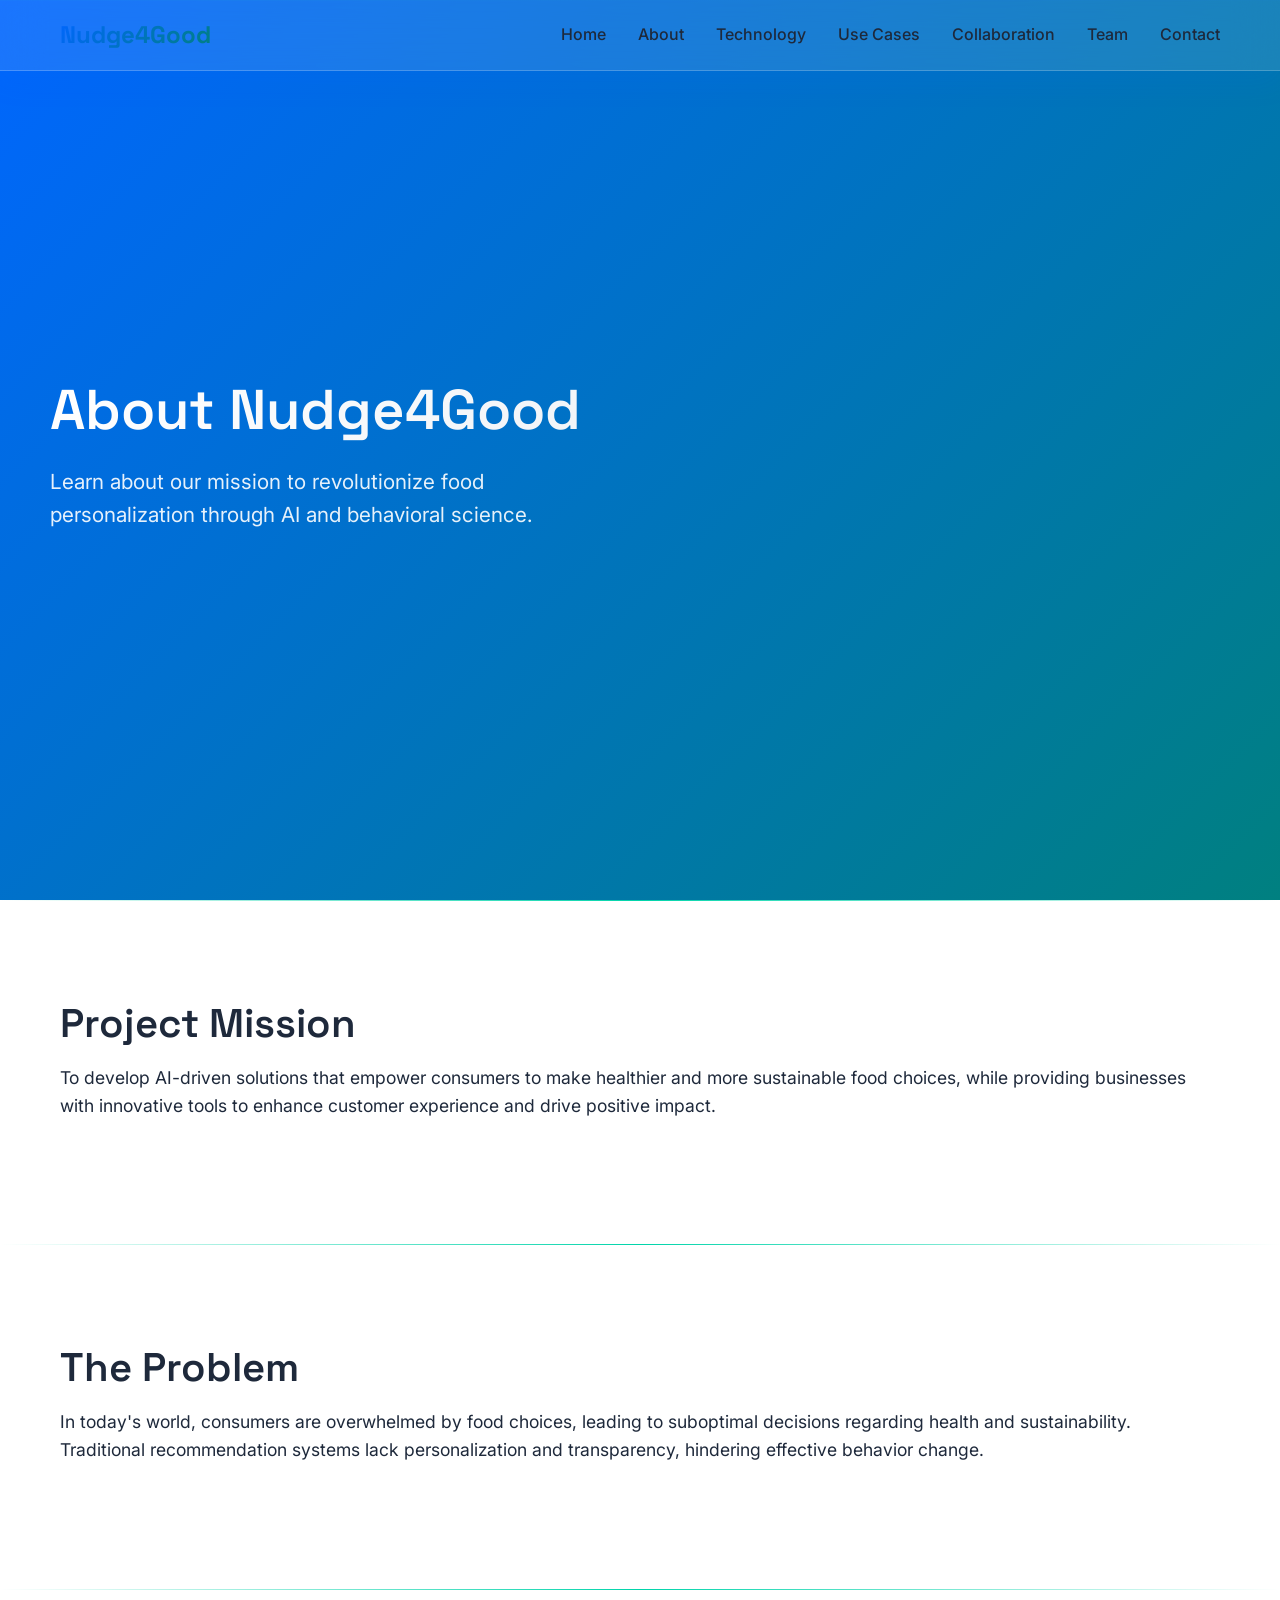
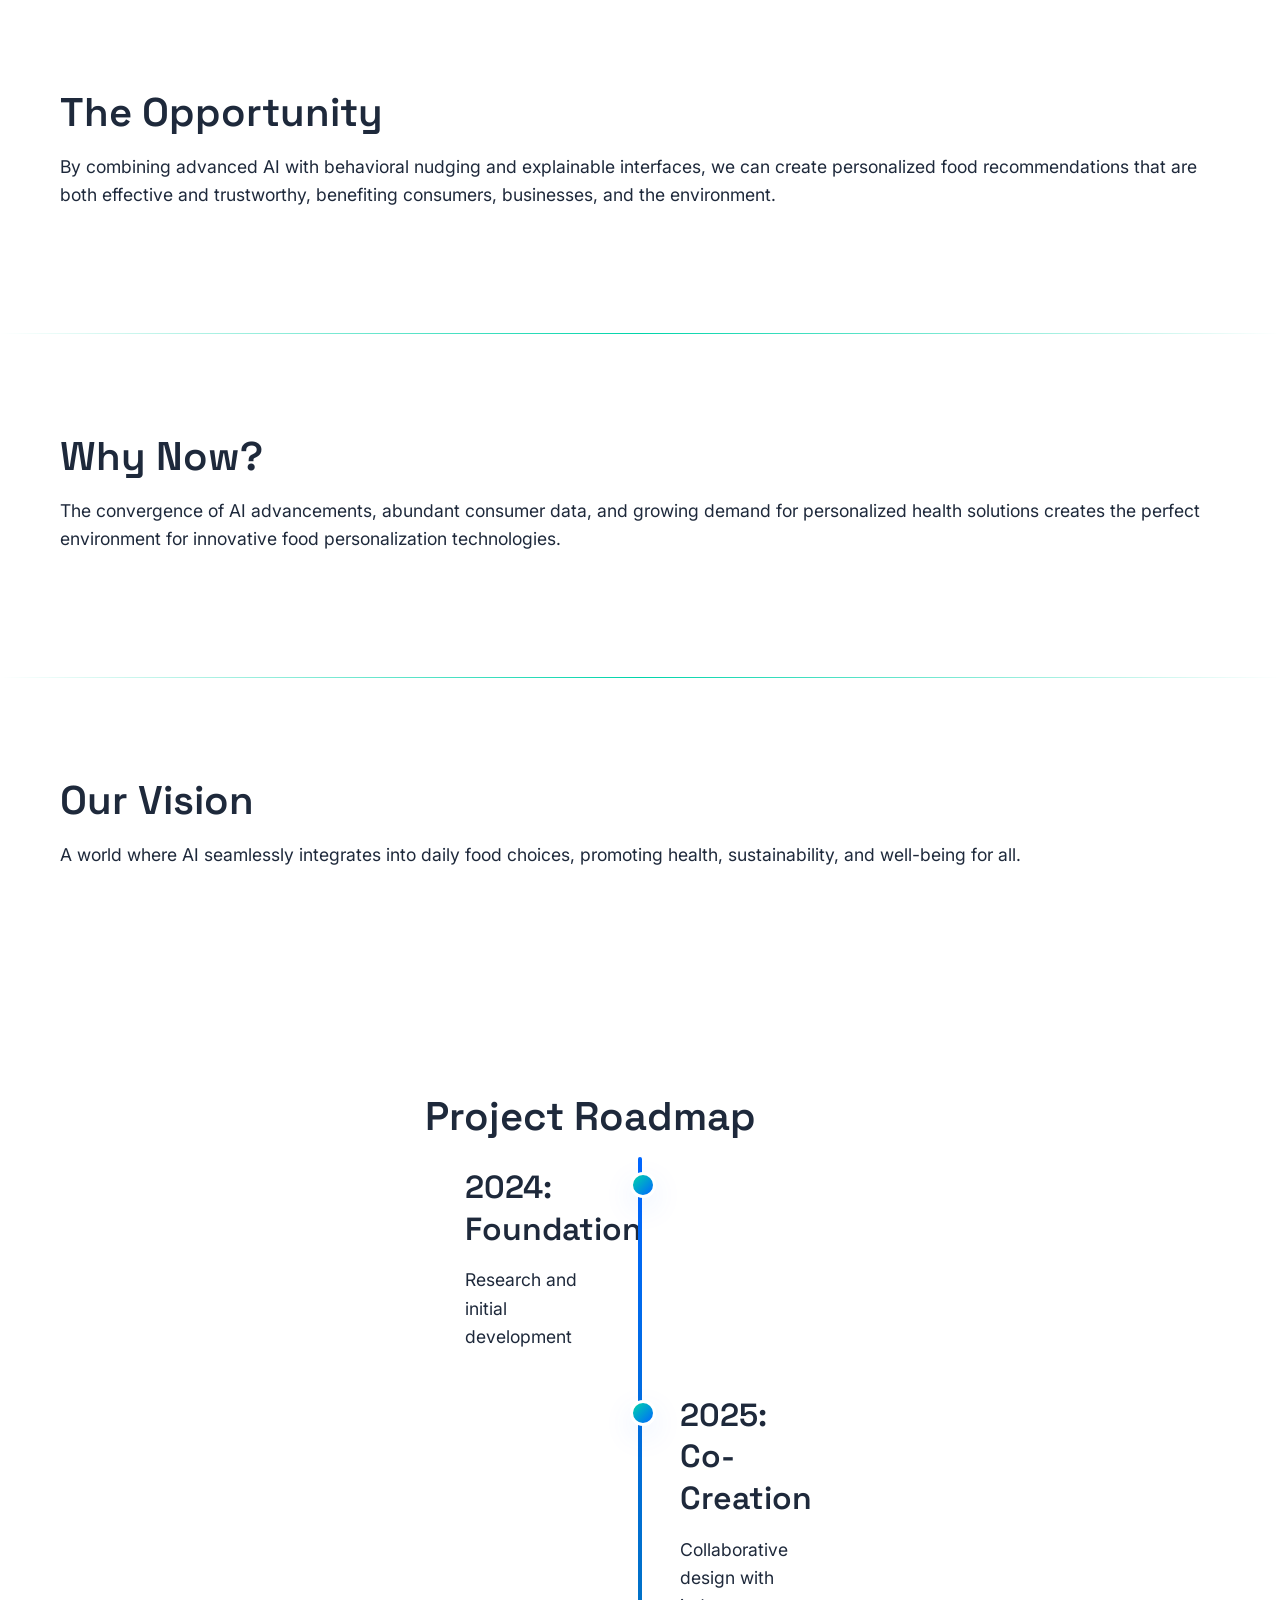
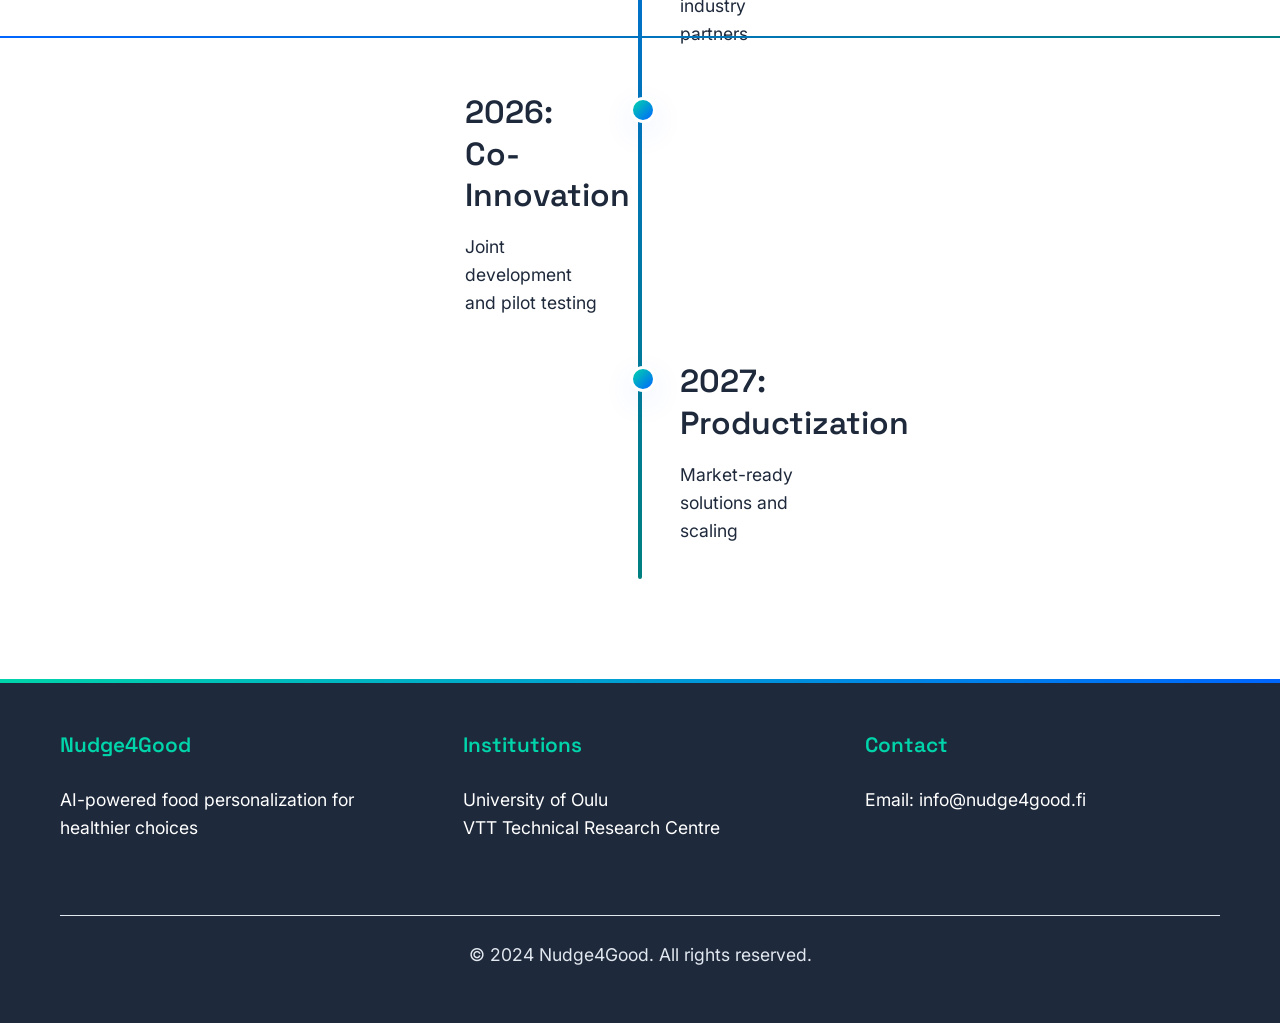
==== about.html @ f85d82a0 "Initial website" ====
<!DOCTYPE html>
<html lang="en">
<head>
    <meta charset="UTF-8">
    <meta name="viewport" content="width=device-width, initial-scale=1.0">
    <title>About - Nudge4Good</title>
    <link rel="stylesheet" href="css/style.css">
    <link rel="icon" href="assets/icons/favicon.ico" type="image/x-icon">
</head>
<body>
    <header>
        <nav class="navbar">
            <div class="nav-container">
                <div class="nav-logo">
                    <a href="index.html">Nudge4Good</a>
                </div>
                <ul class="nav-menu">
                    <li><a href="index.html">Home</a></li>
                    <li><a href="about.html">About</a></li>
                    <li><a href="technology.html">Technology</a></li>
                    <li><a href="use-cases.html">Use Cases</a></li>
                    <li><a href="collaboration.html">Collaboration</a></li>
                    <li><a href="team.html">Team</a></li>
                    <li><a href="contact.html">Contact</a></li>
                </ul>
                <div class="hamburger">
                    <span class="bar"></span>
                    <span class="bar"></span>
                    <span class="bar"></span>
                </div>
            </div>
        </nav>
    </header>

    <main>
        <section class="hero">
            <div class="hero-content">
                <h1>About Nudge4Good</h1>
                <p>Learn about our mission to revolutionize food personalization through AI and behavioral science.</p>
            </div>
        </section>

        <section class="mission">
            <div class="container">
                <h2>Project Mission</h2>
                <p>To develop AI-driven solutions that empower consumers to make healthier and more sustainable food choices, while providing businesses with innovative tools to enhance customer experience and drive positive impact.</p>
            </div>
        </section>

        <section class="problem">
            <div class="container">
                <h2>The Problem</h2>
                <p>In today's world, consumers are overwhelmed by food choices, leading to suboptimal decisions regarding health and sustainability. Traditional recommendation systems lack personalization and transparency, hindering effective behavior change.</p>
            </div>
        </section>

        <section class="opportunity">
            <div class="container">
                <h2>The Opportunity</h2>
                <p>By combining advanced AI with behavioral nudging and explainable interfaces, we can create personalized food recommendations that are both effective and trustworthy, benefiting consumers, businesses, and the environment.</p>
            </div>
        </section>

        <section class="why-now">
            <div class="container">
                <h2>Why Now?</h2>
                <p>The convergence of AI advancements, abundant consumer data, and growing demand for personalized health solutions creates the perfect environment for innovative food personalization technologies.</p>
            </div>
        </section>

        <section class="vision">
            <div class="container">
                <h2>Our Vision</h2>
                <p>A world where AI seamlessly integrates into daily food choices, promoting health, sustainability, and well-being for all.</p>
            </div>
        </section>

        <section class="roadmap">
            <div class="container">
                <h2>Project Roadmap</h2>
                <div class="timeline">
                    <div class="timeline-item">
                        <h3>2024: Foundation</h3>
                        <p>Research and initial development</p>
                    </div>
                    <div class="timeline-item">
                        <h3>2025: Co-Creation</h3>
                        <p>Collaborative design with industry partners</p>
                    </div>
                    <div class="timeline-item">
                        <h3>2026: Co-Innovation</h3>
                        <p>Joint development and pilot testing</p>
                    </div>
                    <div class="timeline-item">
                        <h3>2027: Productization</h3>
                        <p>Market-ready solutions and scaling</p>
                    </div>
                </div>
            </div>
        </section>
    </main>

    <footer>
        <div class="container">
            <div class="footer-content">
                <div class="footer-section">
                    <h4>Nudge4Good</h4>
                    <p>AI-powered food personalization for healthier choices</p>
                </div>
                <div class="footer-section">
                    <h4>Institutions</h4>
                    <p>University of Oulu<br>VTT Technical Research Centre</p>
                </div>
                <div class="footer-section">
                    <h4>Contact</h4>
                    <p>Email: info@nudge4good.fi</p>
                </div>
            </div>
            <div class="footer-bottom">
                <p>&copy; 2024 Nudge4Good. All rights reserved.</p>
            </div>
        </div>
    </footer>

    <script src="js/script.js"></script>
</body>
</html>
---- css/style.css ----
/* Import Fonts */
@import url('https://fonts.googleapis.com/css2?family=Inter:wght@300;400;500;600;700&family=Space+Grotesk:wght@300;400;500;600;700&display=swap');

/* CSS Variables - AI-First Innovation Hub */
:root {
    --primary-color: #0066FF; /* Electric blue */
    --secondary-color: #008080; /* Deep teal */
    --accent-color: #00D4AA; /* Vibrant green */
    --text-color: #1E293B; /* Charcoal */
    --bg-color: #FFFFFF; /* Pure white */
    --light-bg: #F8FAFC; /* Off-white */
    --neutral: #E2E8F0; /* Soft gray */
    --shadow: 0 10px 30px rgba(0, 102, 255, 0.1);
    --shadow-dark: 0 20px 40px rgba(0, 102, 255, 0.15);
    --gradient-primary: linear-gradient(135deg, #0066FF 0%, #008080 100%);
    --gradient-accent: linear-gradient(135deg, #00D4AA 0%, #0066FF 100%);
    --glass-bg: rgba(255, 255, 255, 0.1);
    --glass-border: rgba(255, 255, 255, 0.2);
    --font-primary: 'Inter', sans-serif;
    --font-secondary: 'Space Grotesk', sans-serif;
}

/* Reset and Base Styles */
* {
    margin: 0;
    padding: 0;
    box-sizing: border-box;
}

body {
    font-family: var(--font-primary);
    line-height: 1.6;
    color: var(--text-color);
    background: var(--bg-color);
    overflow-x: hidden;
}

.container {
    max-width: 1200px;
    margin: 0 auto;
    padding: 0 20px;
}

h1, h2, h3, h4 {
    font-family: var(--font-secondary);
    font-weight: 600;
    margin-bottom: 1rem;
    color: var(--text-color);
}

h1 {
    font-size: 3.5rem;
    line-height: 1.1;
}

h2 {
    font-size: 2.5rem;
    line-height: 1.2;
}

h3 {
    font-size: 2rem;
    line-height: 1.3;
}

p {
    margin-bottom: 1.5rem;
    font-size: 1.1rem;
}

a {
    color: var(--primary-color);
    text-decoration: none;
}

a:hover {
    text-decoration: underline;
}

/* Navigation */
.navbar {
    position: fixed;
    top: 0;
    width: 100%;
    background: var(--glass-bg);
    backdrop-filter: blur(20px);
    -webkit-backdrop-filter: blur(20px);
    border-bottom: 1px solid var(--glass-border);
    box-shadow: var(--shadow);
    z-index: 1000;
    transition: all 0.3s ease;
}

.nav-container {
    max-width: 1200px;
    margin: 0 auto;
    padding: 0 20px;
    display: flex;
    justify-content: space-between;
    align-items: center;
    height: 70px;
}

.nav-logo a {
    font-family: var(--font-secondary);
    font-size: 1.5rem;
    font-weight: 700;
    background: var(--gradient-primary);
    -webkit-background-clip: text;
    -webkit-text-fill-color: transparent;
    background-clip: text;
}

.nav-menu {
    display: flex;
    list-style: none;
}

.nav-menu li {
    margin-left: 2rem;
}

.nav-menu a {
    color: var(--text-color);
    font-weight: 500;
    font-size: 1rem;
    transition: all 0.3s ease;
    position: relative;
}

.nav-menu a::after {
    content: '';
    position: absolute;
    width: 0;
    height: 2px;
    bottom: -5px;
    left: 0;
    background: var(--gradient-accent);
    transition: width 0.3s ease;
}

.nav-menu a:hover::after {
    width: 100%;
}

.hamburger {
    display: none;
    flex-direction: column;
    cursor: pointer;
}

.bar {
    width: 25px;
    height: 3px;
    background: var(--gradient-primary);
    margin: 3px 0;
    transition: 0.3s;
    border-radius: 2px;
}

/* Hero Section */
.hero {
    display: flex;
    align-items: center;
    min-height: 100vh;
    padding: 100px 0 50px;
    background: var(--gradient-primary);
    position: relative;
    overflow: hidden;
}

.hero::before {
    content: '';
    position: absolute;
    top: 0;
    left: 0;
    right: 0;
    bottom: 0;
    background: 
        radial-gradient(circle at 20% 80%, rgba(0, 212, 170, 0.1) 0%, transparent 50%),
        radial-gradient(circle at 80% 20%, rgba(0, 102, 255, 0.1) 0%, transparent 50%);
    animation: float 20s ease-in-out infinite;
}

@keyframes float {
    0%, 100% { transform: translateY(0px) rotate(0deg); }
    33% { transform: translateY(-10px) rotate(1deg); }
    66% { transform: translateY(10px) rotate(-1deg); }
}

.hero-content {
    flex: 1;
    padding: 0 50px;
    z-index: 2;
    position: relative;
}

.hero h1 {
    background: linear-gradient(135deg, #FFFFFF 0%, #E2E8F0 100%);
    -webkit-background-clip: text;
    -webkit-text-fill-color: transparent;
    background-clip: text;
    margin-bottom: 1.5rem;
    animation: textGlow 3s ease-in-out infinite alternate;
}

@keyframes textGlow {
    from { filter: brightness(1); }
    to { filter: brightness(1.1); }
}

.hero p {
    font-size: 1.3rem;
    color: rgba(255, 255, 255, 0.9);
    margin-bottom: 2.5rem;
    max-width: 500px;
}

.hero-image {
    flex: 1;
    text-align: center;
    z-index: 2;
    position: relative;
}

.hero-diagram {
    width: 400px;
    height: 400px;
    background: var(--glass-bg);
    backdrop-filter: blur(20px);
    -webkit-backdrop-filter: blur(20px);
    border: 1px solid var(--glass-border);
    border-radius: 20px;
    display: flex;
    align-items: center;
    justify-content: center;
    position: relative;
    box-shadow: var(--shadow-dark);
}

.hero-diagram::before {
    content: '';
    position: absolute;
    width: 200px;
    height: 200px;
    border: 2px solid var(--accent-color);
    border-radius: 50%;
    animation: rotate 10s linear infinite;
}

@keyframes rotate {
    from { transform: rotate(0deg); }
    to { transform: rotate(360deg); }
}

.hero-diagram .center {
    font-size: 2rem;
    font-weight: 700;
    color: var(--accent-color);
    z-index: 1;
}

/* Buttons */
.btn {
    display: inline-block;
    padding: 16px 32px;
    border-radius: 50px;
    font-weight: 600;
    font-size: 1.1rem;
    text-align: center;
    transition: all 0.3s ease;
    margin-right: 15px;
    margin-bottom: 15px;
    position: relative;
    overflow: hidden;
    border: none;
    cursor: pointer;
    text-decoration: none;
}

.btn::before {
    content: '';
    position: absolute;
    top: 0;
    left: -100%;
    width: 100%;
    height: 100%;
    background: linear-gradient(90deg, transparent, rgba(255, 255, 255, 0.2), transparent);
    transition: left 0.5s;
}

.btn:hover::before {
    left: 100%;
}

.btn-primary {
    background: var(--gradient-primary);
    color: white;
    box-shadow: 0 8px 25px rgba(0, 102, 255, 0.3);
}

.btn-primary:hover {
    transform: translateY(-2px);
    box-shadow: 0 12px 35px rgba(0, 102, 255, 0.4);
}

.btn-secondary {
    background: var(--glass-bg);
    backdrop-filter: blur(20px);
    -webkit-backdrop-filter: blur(20px);
    border: 1px solid var(--glass-border);
    color: var(--text-color);
    box-shadow: var(--shadow);
}

.btn-secondary:hover {
    background: var(--gradient-accent);
    color: white;
    transform: translateY(-2px);
}

.btn-accent {
    background: var(--gradient-accent);
    color: white;
    box-shadow: 0 8px 25px rgba(0, 212, 170, 0.3);
}

.btn-accent:hover {
    transform: translateY(-2px);
    box-shadow: 0 12px 35px rgba(0, 212, 170, 0.4);
}

/* Sections */
section {
    padding: 100px 0;
    position: relative;
}

section::before {
    content: '';
    position: absolute;
    top: 0;
    left: 0;
    right: 0;
    height: 1px;
    background: linear-gradient(90deg, transparent, var(--accent-color), transparent);
}

.problem-opportunity, .what-is, .key-features, .use-case-preview, .roadmap-preview, .cta-section {
    background: var(--light-bg);
}

.what-is, .cta-section {
    background: var(--bg-color);
}

.key-features {
    background: linear-gradient(135deg, var(--light-bg) 0%, rgba(0, 212, 170, 0.05) 100%);
}

.collaboration-types, .benefits {
    background: linear-gradient(135deg, var(--bg-color) 0%, rgba(0, 102, 255, 0.03) 100%);
}

/* Grid */
.grid {
    display: grid;
    grid-template-columns: repeat(auto-fit, minmax(350px, 1fr));
    gap: 2.5rem;
}

/* Cards */
.card, .feature-card, .benefit-card, .collab-card, .benefit-item, .case-card, .team-card, .contact-item, .point {
    background: var(--glass-bg);
    backdrop-filter: blur(20px);
    -webkit-backdrop-filter: blur(20px);
    border: 1px solid var(--glass-border);
    padding: 2.5rem;
    border-radius: 20px;
    box-shadow: var(--shadow);
    transition: all 0.3s ease;
    position: relative;
    overflow: hidden;
}

.card:hover, .feature-card:hover, .benefit-card:hover, .collab-card:hover, .benefit-item:hover, .case-card:hover, .team-card:hover, .contact-item:hover, .point:hover {
    transform: translateY(-5px);
    box-shadow: var(--shadow-dark);
}

.card::before, .feature-card::before, .benefit-card::before, .collab-card::before, .benefit-item::before, .case-card::before, .team-card::before, .contact-item::before, .point::before {
    content: '';
    position: absolute;
    top: 0;
    left: 0;
    right: 0;
    height: 4px;
    background: var(--gradient-accent);
}

.feature-card .icon {
    font-size: 4rem;
    margin-bottom: 1.5rem;
    background: var(--gradient-primary);
    -webkit-background-clip: text;
    -webkit-text-fill-color: transparent;
    background-clip: text;
}

/* Roadmap */
.roadmap {
    display: flex;
    justify-content: space-around;
    flex-wrap: wrap;
    position: relative;
}

.roadmap::before {
    content: '';
    position: absolute;
    top: 50%;
    left: 0;
    right: 0;
    height: 2px;
    background: var(--gradient-primary);
    z-index: 1;
}

.phase {
    flex: 1;
    text-align: center;
    padding: 3rem;
    background: var(--glass-bg);
    backdrop-filter: blur(20px);
    -webkit-backdrop-filter: blur(20px);
    border: 1px solid var(--glass-border);
    border-radius: 20px;
    box-shadow: var(--shadow);
    margin: 0 15px;
    position: relative;
    z-index: 2;
    transition: all 0.3s ease;
}

.phase:hover {
    transform: translateY(-10px);
    box-shadow: var(--shadow-dark);
}

.phase::after {
    content: '';
    position: absolute;
    bottom: -25px;
    left: 50%;
    transform: translateX(-50%);
    width: 0;
    height: 0;
    border-left: 10px solid transparent;
    border-right: 10px solid transparent;
    border-top: 10px solid var(--glass-border);
}

/* Timeline */
.timeline {
    position: relative;
    max-width: 900px;
    margin: 0 auto;
}

.timeline::after {
    content: '';
    position: absolute;
    width: 4px;
    background: var(--gradient-primary);
    top: 0;
    bottom: 0;
    left: 50%;
    margin-left: -2px;
    border-radius: 2px;
}

.timeline-item {
    padding: 10px 40px;
    position: relative;
    background-color: inherit;
    width: 50%;
    box-sizing: border-box;
}

.timeline-item:nth-child(odd) {
    left: 0;
}

.timeline-item:nth-child(even) {
    left: 50%;
}

.timeline-item::after {
    content: '';
    position: absolute;
    width: 20px;
    height: 20px;
    right: -10px;
    background: var(--gradient-accent);
    border: 3px solid var(--bg-color);
    top: 15px;
    border-radius: 50%;
    z-index: 1;
    box-shadow: var(--shadow);
}

.timeline-item:nth-child(even)::after {
    left: -10px;
}

.timeline-item:nth-child(odd)::after {
    right: -16px;
}

/* Tech Cards */
.tech-card {
    background-color: white;
    padding: 2rem;
    border-radius: 8px;
    box-shadow: var(--shadow);
    text-align: center;
}

/* Diagram */
.diagram {
    display: flex;
    flex-direction: column;
    align-items: center;
    max-width: 700px;
    margin: 0 auto;
    position: relative;
}

.diagram-item {
    background: var(--glass-bg);
    backdrop-filter: blur(20px);
    -webkit-backdrop-filter: blur(20px);
    border: 1px solid var(--glass-border);
    padding: 2rem;
    border-radius: 20px;
    text-align: center;
    width: 100%;
    margin: 15px 0;
    box-shadow: var(--shadow);
    position: relative;
    z-index: 2;
}

.diagram-arrow {
    font-size: 2.5rem;
    color: var(--accent-color);
    margin: 15px 0;
    position: relative;
    z-index: 1;
}

.diagram::before {
    content: '';
    position: absolute;
    top: 0;
    bottom: 0;
    left: 50%;
    width: 2px;
    background: var(--gradient-primary);
    transform: translateX(-50%);
    z-index: 1;
}

/* Use Cases */
.use-case {
    margin-bottom: 4rem;
}

.use-case h2 {
    text-align: center;
    margin-bottom: 2rem;
    color: var(--primary-color);
}

.case-card {
    background-color: white;
    padding: 1.5rem;
    border-radius: 8px;
    box-shadow: var(--shadow);
    text-align: center;
}

/* Collaboration */
.benefit-card, .collab-card, .benefit-item {
    background-color: white;
    padding: 2rem;
    border-radius: 8px;
    box-shadow: var(--shadow);
    text-align: center;
}

.collab-card ul {
    text-align: left;
    margin-top: 1rem;
}

.collab-card li {
    margin-bottom: 0.5rem;
}

.risk-points {
    display: grid;
    grid-template-columns: repeat(auto-fit, minmax(250px, 1fr));
    gap: 2rem;
}

.point {
    background-color: white;
    padding: 1.5rem;
    border-radius: 8px;
    box-shadow: var(--shadow);
}

/* Team */
.team-card {
    background-color: white;
    padding: 2rem;
    border-radius: 8px;
    box-shadow: var(--shadow);
    text-align: center;
}

.team-photo {
    width: 150px;
    height: 150px;
    border-radius: 50%;
    margin: 0 auto 1rem;
    overflow: hidden;
    background-color: var(--light-bg);
}

.team-photo img {
    width: 100%;
    height: 100%;
    object-fit: cover;
}

.affiliation {
    color: var(--secondary-color);
    font-weight: 600;
}

.role {
    margin: 0.5rem 0;
}

.email {
    color: var(--primary-color);
}

/* Contact */
.contact-details {
    display: grid;
    grid-template-columns: repeat(auto-fit, minmax(300px, 1fr));
    gap: 2rem;
    margin-top: 2rem;
}

.contact-item {
    background-color: white;
    padding: 2rem;
    border-radius: 8px;
    box-shadow: var(--shadow);
    text-align: center;
}

.resource-links {
    display: flex;
    justify-content: center;
    gap: 1rem;
    flex-wrap: wrap;
}

/* Footer */
footer {
    background: var(--text-color);
    color: white;
    padding: 50px 0 30px;
    position: relative;
}

footer::before {
    content: '';
    position: absolute;
    top: 0;
    left: 0;
    right: 0;
    height: 4px;
    background: var(--gradient-accent);
}

.footer-content {
    display: grid;
    grid-template-columns: repeat(auto-fit, minmax(280px, 1fr));
    gap: 3rem;
    margin-bottom: 3rem;
}

.footer-section h4 {
    margin-bottom: 1.5rem;
    color: var(--accent-color);
    font-size: 1.3rem;
}

.footer-bottom {
    text-align: center;
    border-top: 1px solid var(--neutral);
    padding-top: 25px;
    color: var(--neutral);
}

/* Responsive */
@media (max-width: 768px) {
    .nav-menu {
        position: fixed;
        left: -100%;
        top: 70px;
        flex-direction: column;
        background: var(--glass-bg);
        backdrop-filter: blur(20px);
        -webkit-backdrop-filter: blur(20px);
        width: 100%;
        text-align: center;
        transition: 0.3s;
        box-shadow: var(--shadow-dark);
        border-top: 1px solid var(--glass-border);
    }

    .nav-menu.active {
        left: 0;
    }

    .nav-menu li {
        margin: 2.5rem 0;
    }

    .hero {
        flex-direction: column;
        text-align: center;
        padding-top: 120px;
    }

    .hero-content {
        padding: 0 20px;
    }

    .hero h1 {
        font-size: 2.5rem;
    }

    .hero p {
        font-size: 1.1rem;
    }

    .hero-diagram {
        width: 300px;
        height: 300px;
    }

    .roadmap {
        flex-direction: column;
    }

    .phase {
        margin: 15px 0;
    }

    .grid {
        grid-template-columns: 1fr;
        gap: 2rem;
    }

    .timeline::after {
        left: 30px;
    }

    .timeline-item {
        width: 100%;
        padding-left: 70px;
        padding-right: 25px;
    }

    .timeline-item:nth-child(even) {
        left: 0;
    }

    .timeline-item::after {
        left: 15px;
    }

    .timeline-item:nth-child(even)::after {
        left: 15px;
    }
}

/* Animations */
@keyframes fadeInUp {
    from {
        opacity: 0;
        transform: translateY(50px);
    }
    to {
        opacity: 1;
        transform: translateY(0);
    }
}

@keyframes slideInLeft {
    from {
        opacity: 0;
        transform: translateX(-50px);
    }
    to {
        opacity: 1;
        transform: translateX(0);
    }
}

@keyframes slideInRight {
    from {
        opacity: 0;
        transform: translateX(50px);
    }
    to {
        opacity: 1;
        transform: translateX(0);
    }
}

section {
    animation: fadeInUp 0.8s ease-out;
}

.hero-content {
    animation: slideInLeft 1s ease-out;
}

.hero-image {
    animation: slideInRight 1s ease-out 0.2s both;
}
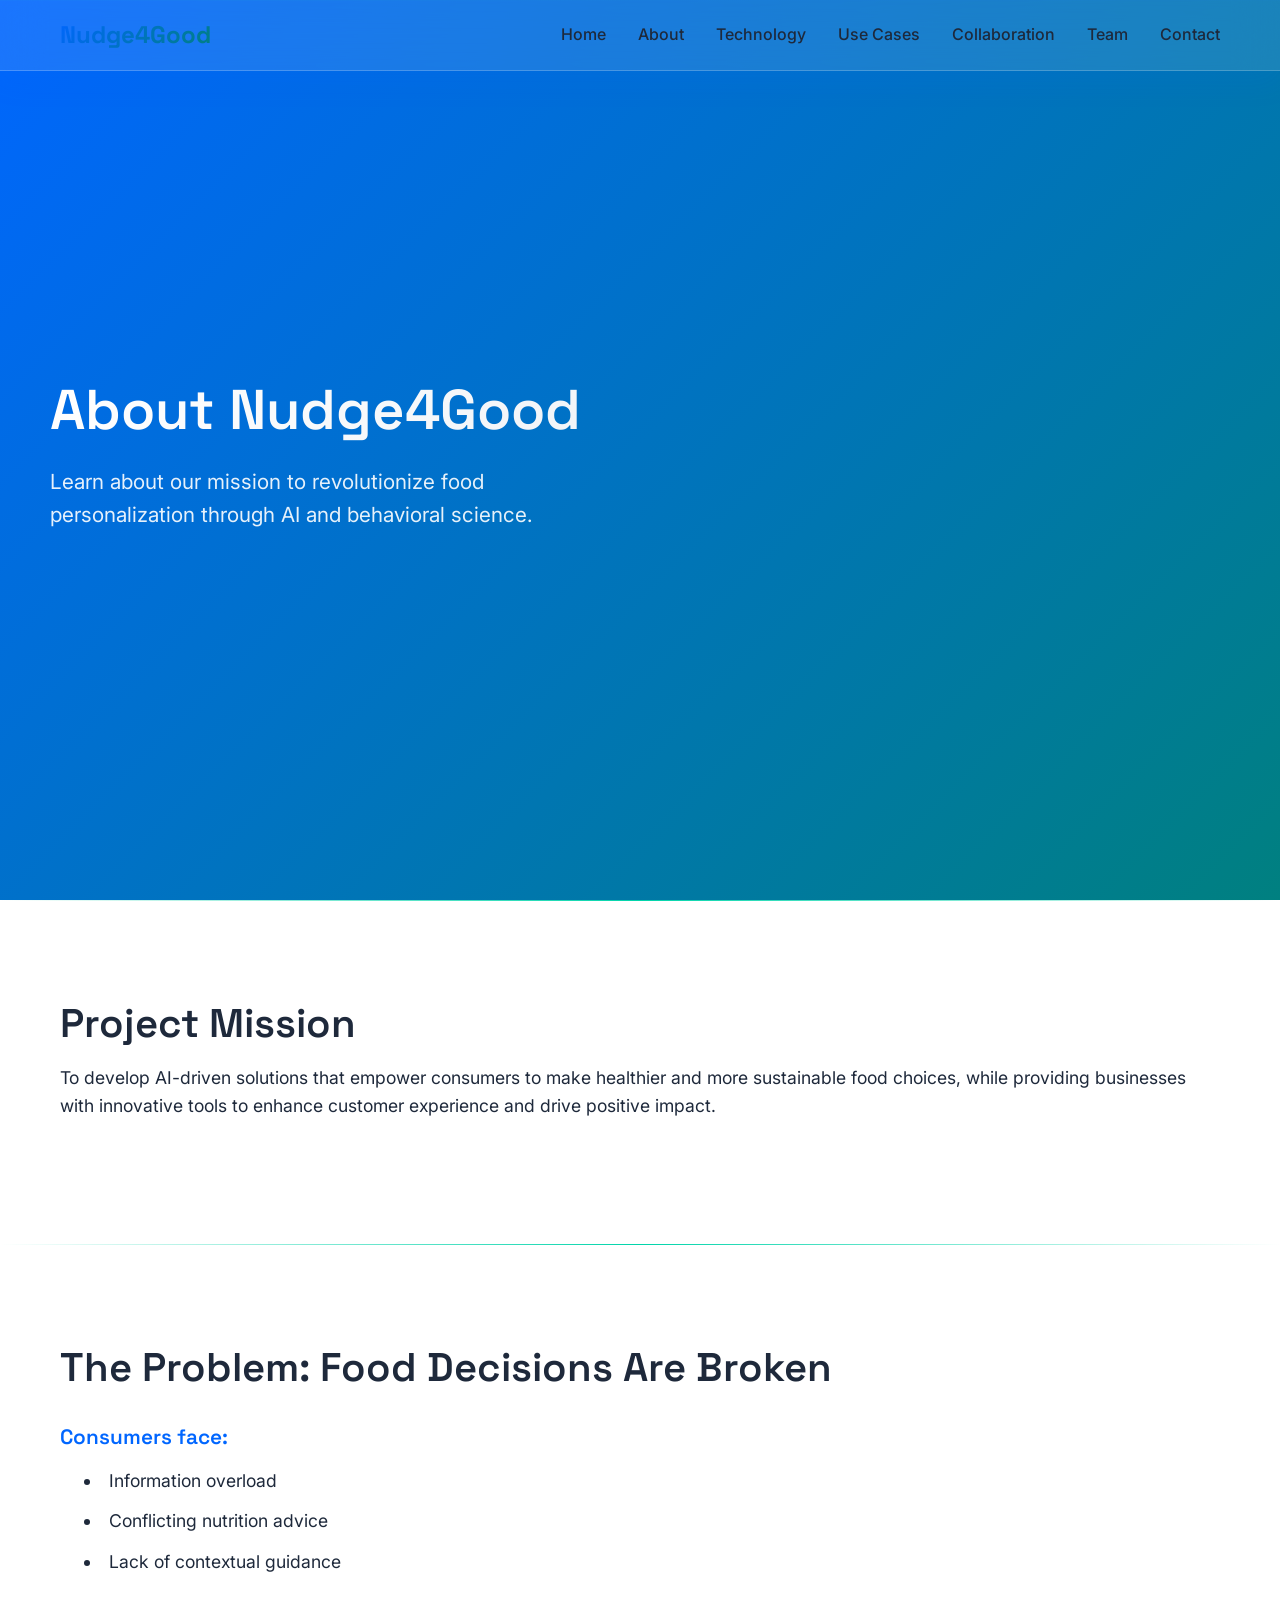
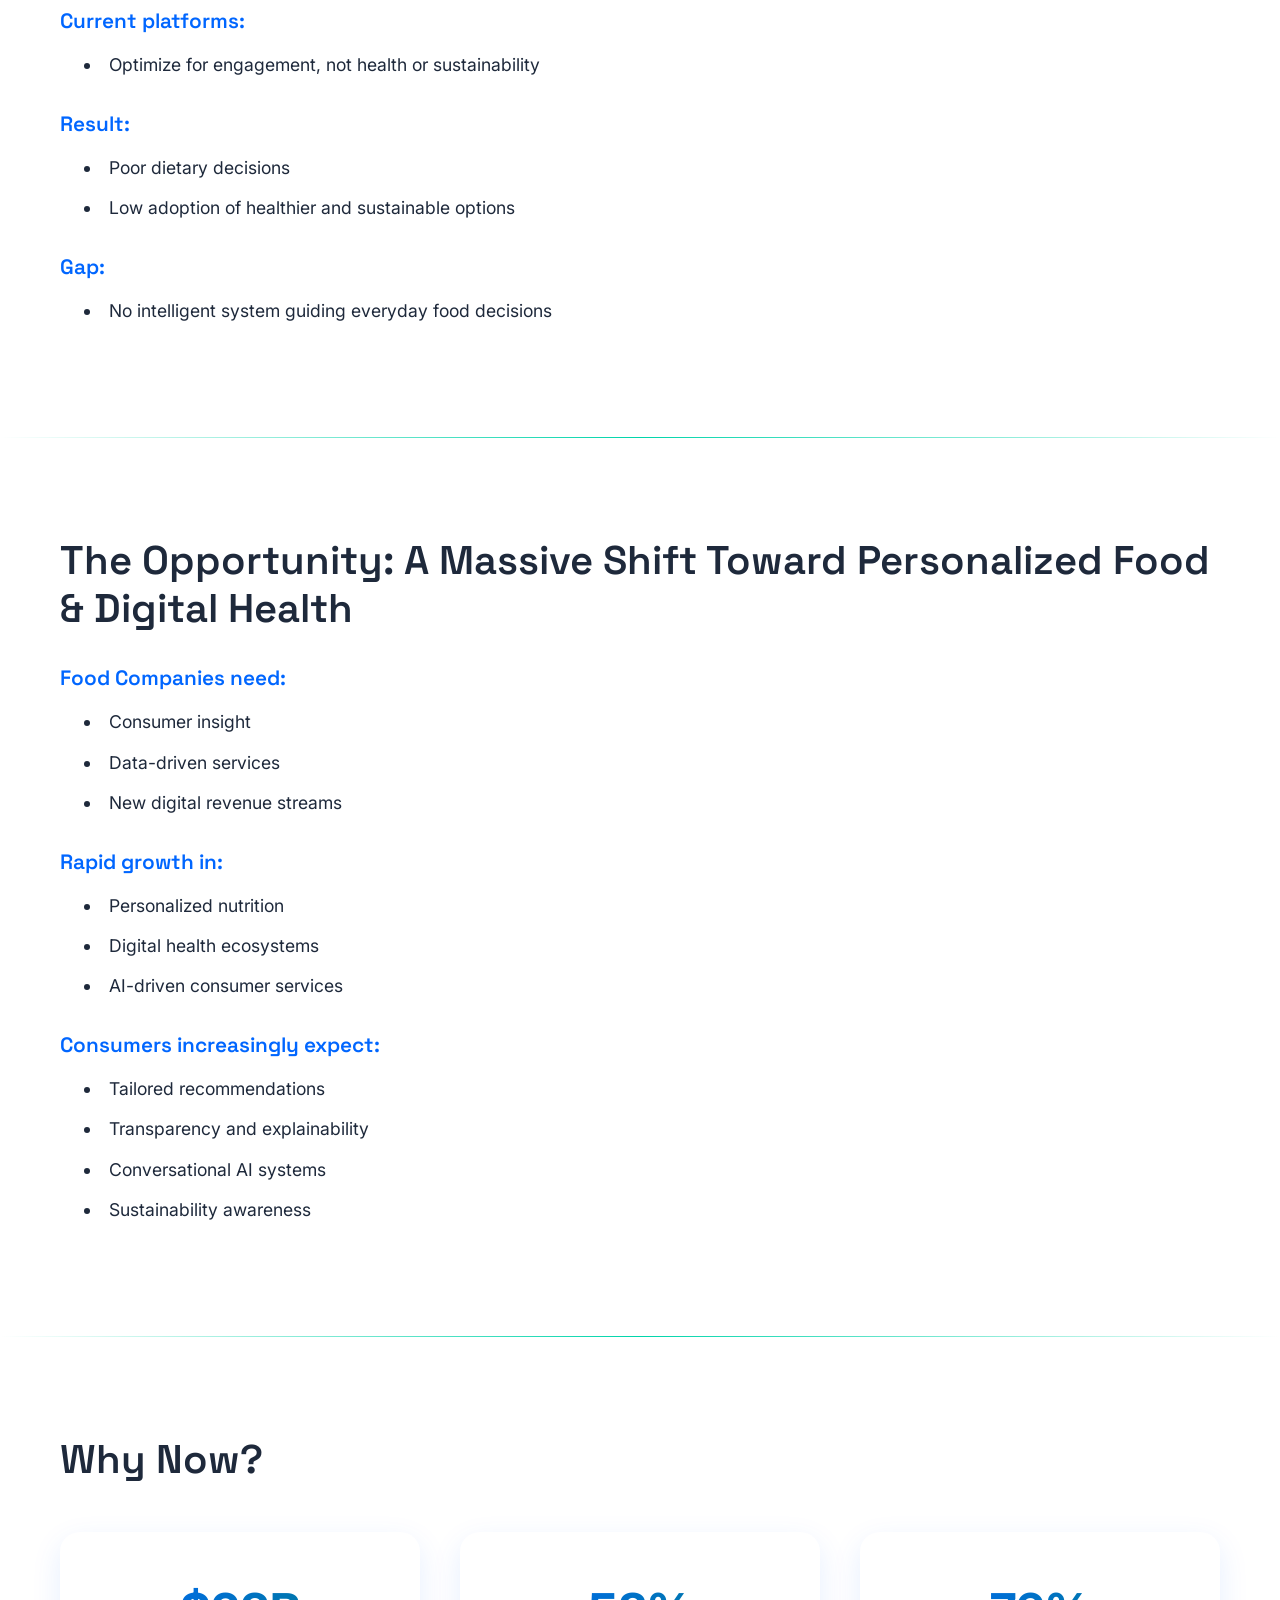
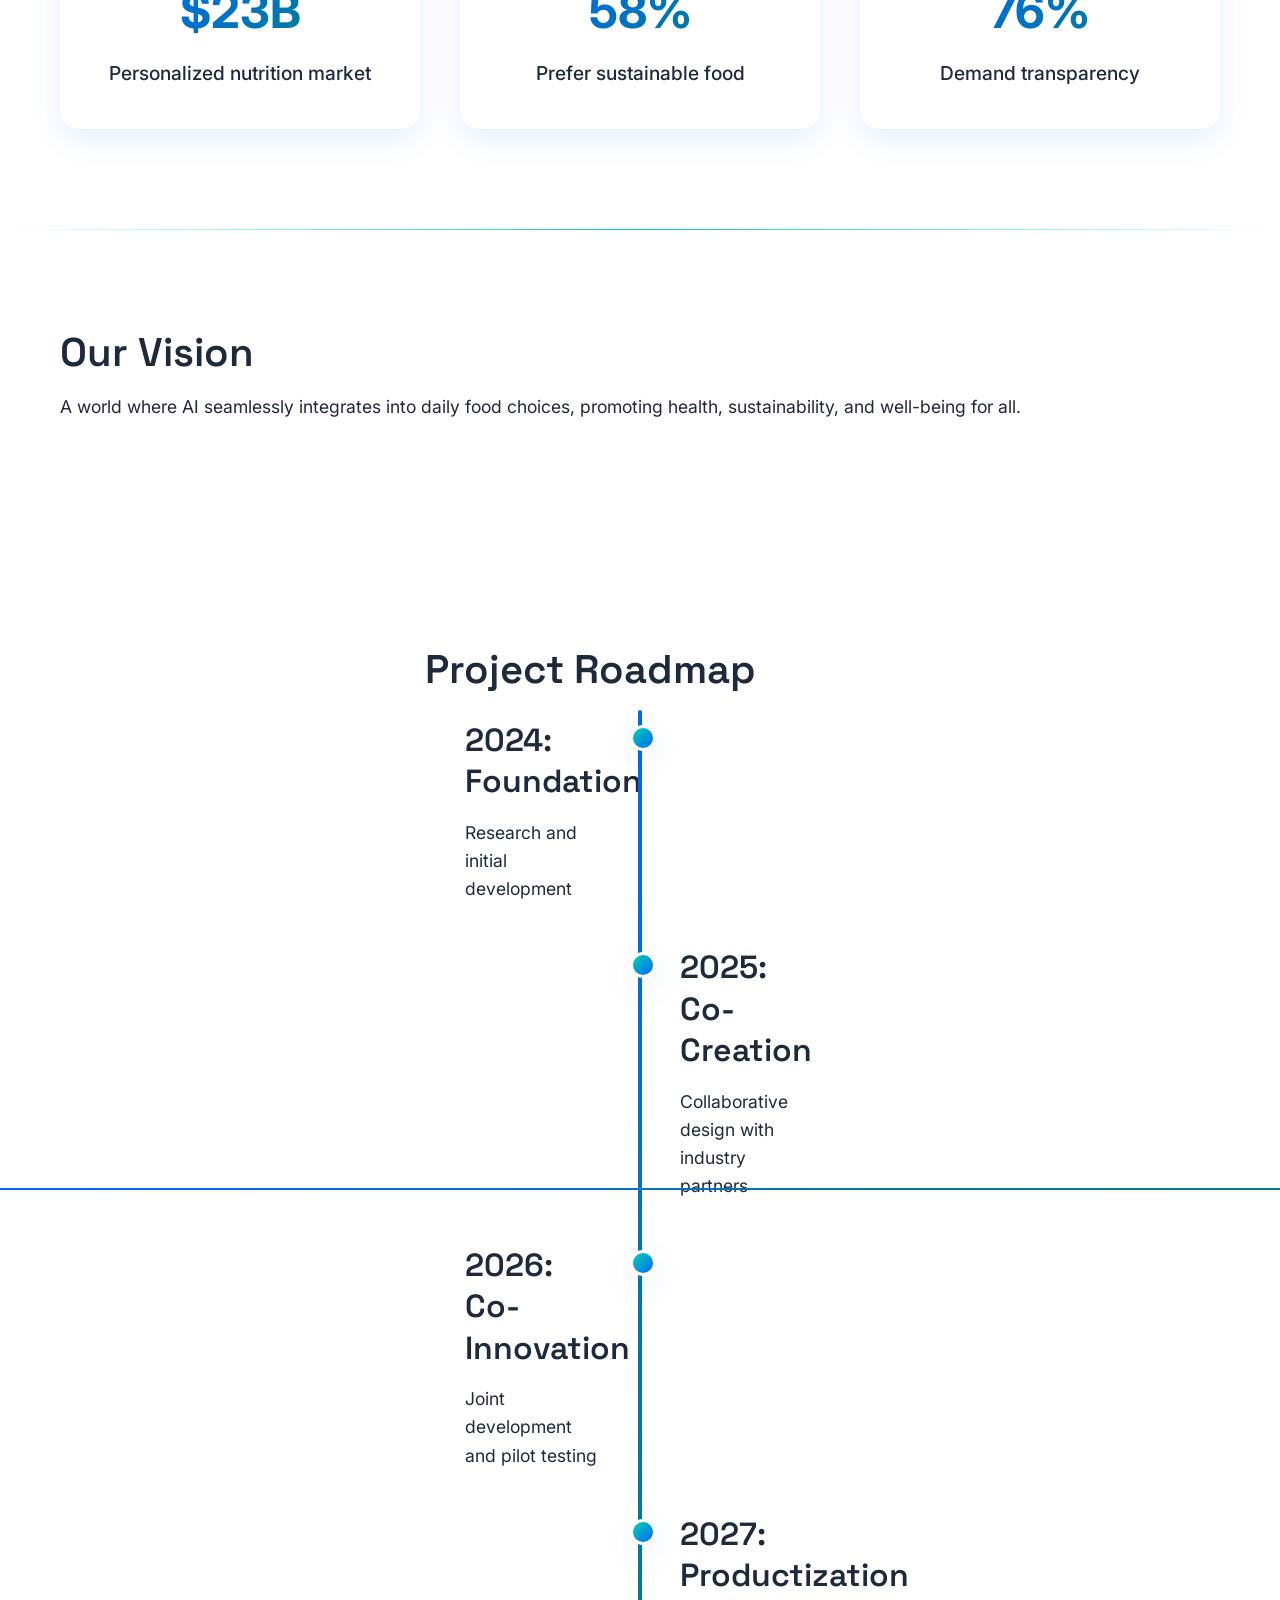
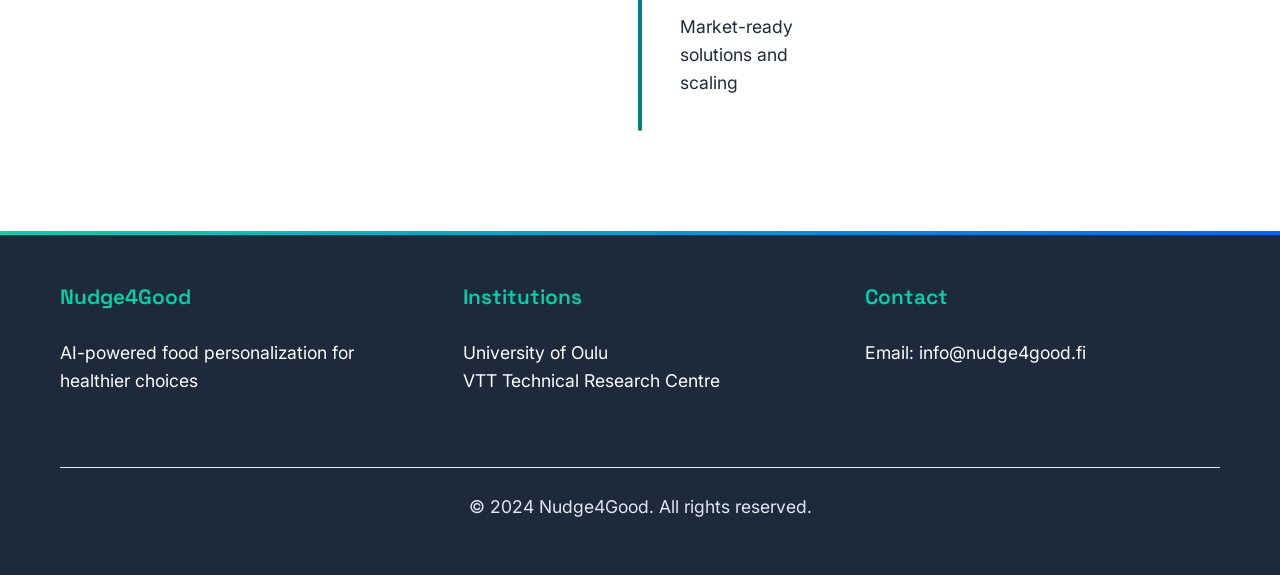
==== commit d5b7b8a2: "Update about page with detailed Problem, Opportunity, and Why Now sections" ====
--- a/about.html
+++ b/about.html
@@ -49,22 +49,80 @@
 
         <section class="problem">
             <div class="container">
-                <h2>The Problem</h2>
-                <p>In today's world, consumers are overwhelmed by food choices, leading to suboptimal decisions regarding health and sustainability. Traditional recommendation systems lack personalization and transparency, hindering effective behavior change.</p>
+                <h2>The Problem: Food Decisions Are Broken</h2>
+                <div class="problem-content">
+                    <h3>Consumers face:</h3>
+                    <ul>
+                        <li>Information overload</li>
+                        <li>Conflicting nutrition advice</li>
+                        <li>Lack of contextual guidance</li>
+                    </ul>
+                    
+                    <h3>Current platforms:</h3>
+                    <ul>
+                        <li>Optimize for engagement, not health or sustainability</li>
+                    </ul>
+                    
+                    <h3>Result:</h3>
+                    <ul>
+                        <li>Poor dietary decisions</li>
+                        <li>Low adoption of healthier and sustainable options</li>
+                    </ul>
+                    
+                    <h3>Gap:</h3>
+                    <ul>
+                        <li>No intelligent system guiding everyday food decisions</li>
+                    </ul>
+                </div>
             </div>
         </section>
 
         <section class="opportunity">
             <div class="container">
-                <h2>The Opportunity</h2>
-                <p>By combining advanced AI with behavioral nudging and explainable interfaces, we can create personalized food recommendations that are both effective and trustworthy, benefiting consumers, businesses, and the environment.</p>
+                <h2>The Opportunity: A Massive Shift Toward Personalized Food & Digital Health</h2>
+                <div class="opportunity-content">
+                    <h3>Food Companies need:</h3>
+                    <ul>
+                        <li>Consumer insight</li>
+                        <li>Data-driven services</li>
+                        <li>New digital revenue streams</li>
+                    </ul>
+                    
+                    <h3>Rapid growth in:</h3>
+                    <ul>
+                        <li>Personalized nutrition</li>
+                        <li>Digital health ecosystems</li>
+                        <li>AI-driven consumer services</li>
+                    </ul>
+                    
+                    <h3>Consumers increasingly expect:</h3>
+                    <ul>
+                        <li>Tailored recommendations</li>
+                        <li>Transparency and explainability</li>
+                        <li>Conversational AI systems</li>
+                        <li>Sustainability awareness</li>
+                    </ul>
+                </div>
             </div>
         </section>
 
         <section class="why-now">
             <div class="container">
                 <h2>Why Now?</h2>
-                <p>The convergence of AI advancements, abundant consumer data, and growing demand for personalized health solutions creates the perfect environment for innovative food personalization technologies.</p>
+                <div class="stats-grid">
+                    <div class="stat-card">
+                        <div class="stat-number">$23B</div>
+                        <div class="stat-label">Personalized nutrition market</div>
+                    </div>
+                    <div class="stat-card">
+                        <div class="stat-number">58%</div>
+                        <div class="stat-label">Prefer sustainable food</div>
+                    </div>
+                    <div class="stat-card">
+                        <div class="stat-number">76%</div>
+                        <div class="stat-label">Demand transparency</div>
+                    </div>
+                </div>
             </div>
         </section>
 
--- a/css/style.css
+++ b/css/style.css
@@ -260,6 +260,16 @@
     z-index: 1;
 }
 
+.hero-logo {
+    max-width: 350px;
+    max-height: 350px;
+    width: auto;
+    height: auto;
+    object-fit: contain;
+    z-index: 1;
+    position: relative;
+}
+
 /* Buttons */
 .btn {
     display: inline-block;
@@ -619,6 +629,72 @@
     padding: 1.5rem;
     border-radius: 8px;
     box-shadow: var(--shadow);
+}
+
+/* About Page Sections */
+.problem-content, .opportunity-content {
+    margin-top: 2rem;
+}
+
+.problem-content h3, .opportunity-content h3 {
+    font-size: 1.3rem;
+    color: var(--primary-color);
+    margin-top: 2rem;
+    margin-bottom: 1rem;
+    font-weight: 600;
+}
+
+.problem-content ul, .opportunity-content ul {
+    list-style-position: inside;
+    margin-left: 1.5rem;
+    text-align: left;
+}
+
+.problem-content li, .opportunity-content li {
+    margin-bottom: 0.75rem;
+    font-size: 1.1rem;
+    line-height: 1.6;
+}
+
+/* Stats Grid */
+.stats-grid {
+    display: grid;
+    grid-template-columns: repeat(auto-fit, minmax(250px, 1fr));
+    gap: 2.5rem;
+    margin-top: 3rem;
+}
+
+.stat-card {
+    background: var(--glass-bg);
+    backdrop-filter: blur(20px);
+    -webkit-backdrop-filter: blur(20px);
+    border: 1px solid var(--glass-border);
+    padding: 2.5rem;
+    border-radius: 20px;
+    text-align: center;
+    box-shadow: var(--shadow);
+    transition: all 0.3s ease;
+}
+
+.stat-card:hover {
+    transform: translateY(-5px);
+    box-shadow: var(--shadow-dark);
+}
+
+.stat-number {
+    font-size: 3rem;
+    font-weight: 700;
+    background: var(--gradient-primary);
+    -webkit-background-clip: text;
+    -webkit-text-fill-color: transparent;
+    background-clip: text;
+    margin-bottom: 0.5rem;
+}
+
+.stat-label {
+    font-size: 1.2rem;
+    color: var(--text-color);
+    font-weight: 500;
 }
 
 /* Team */
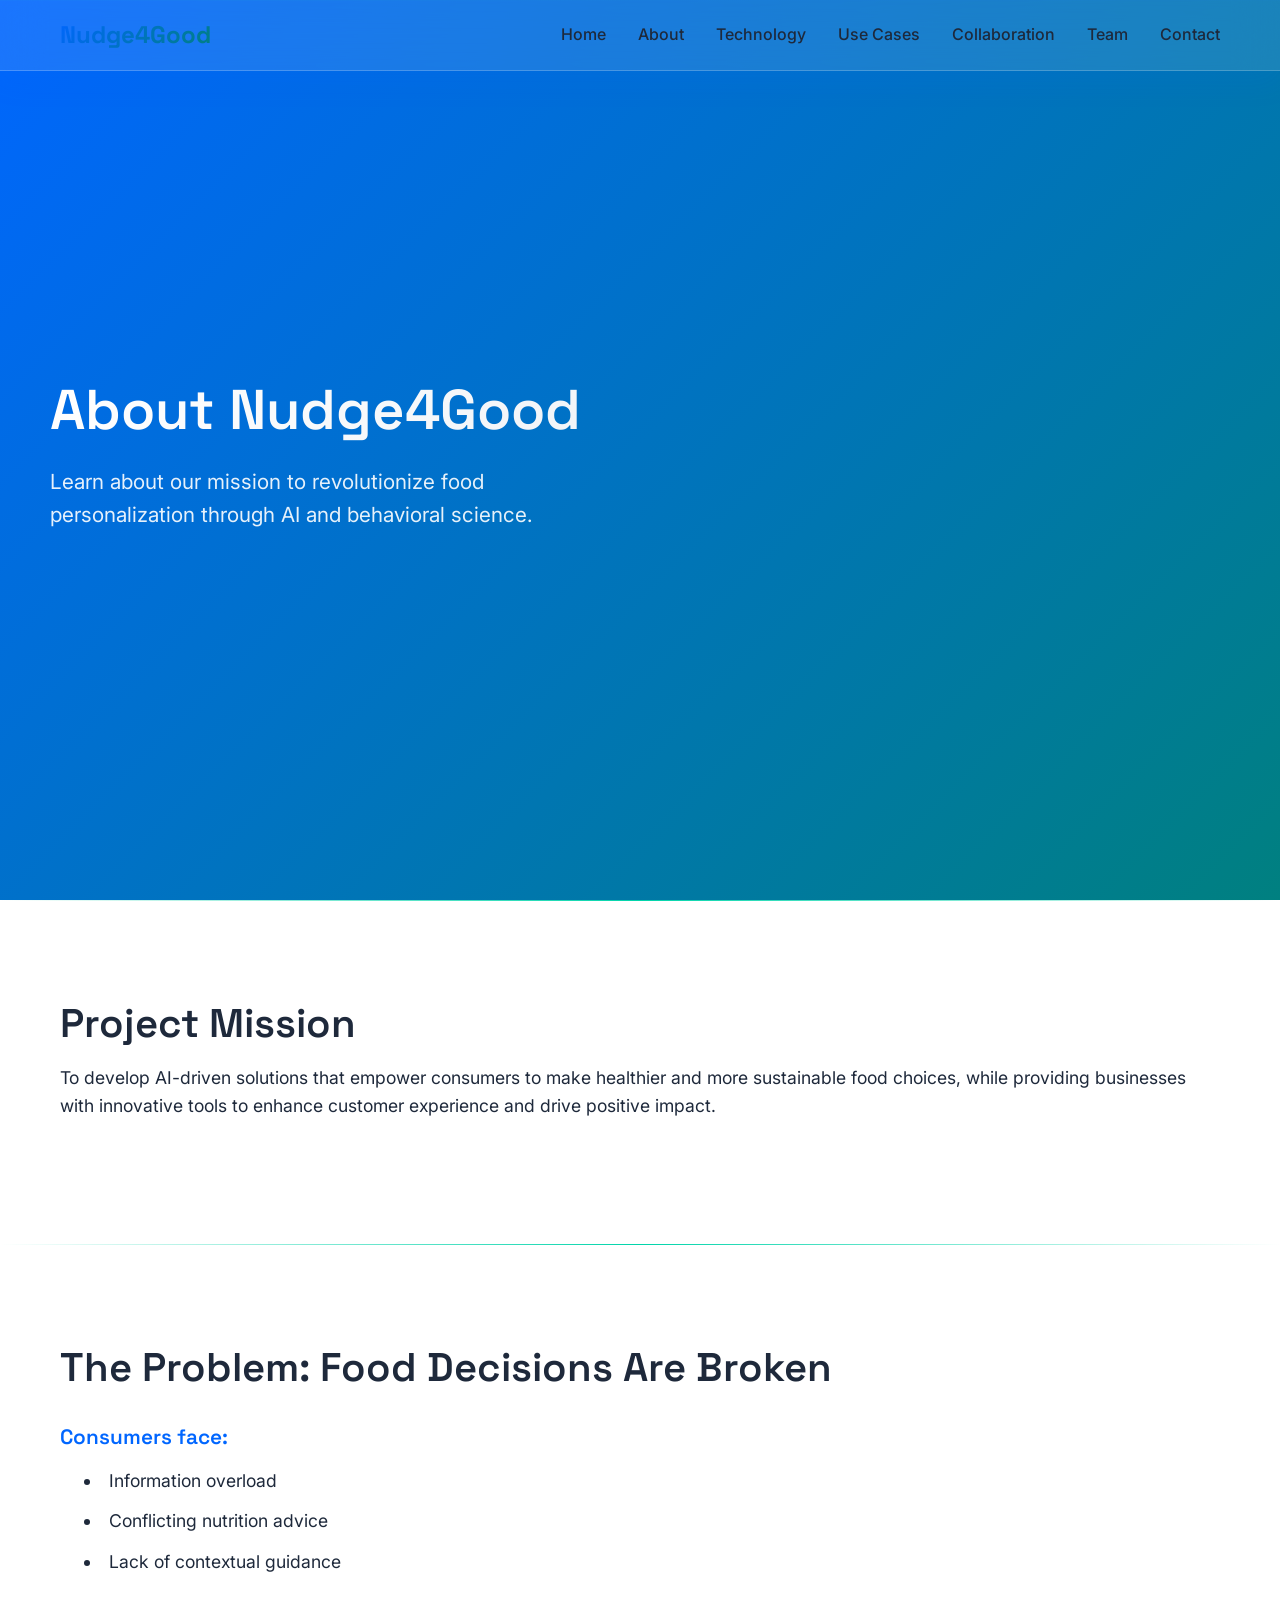
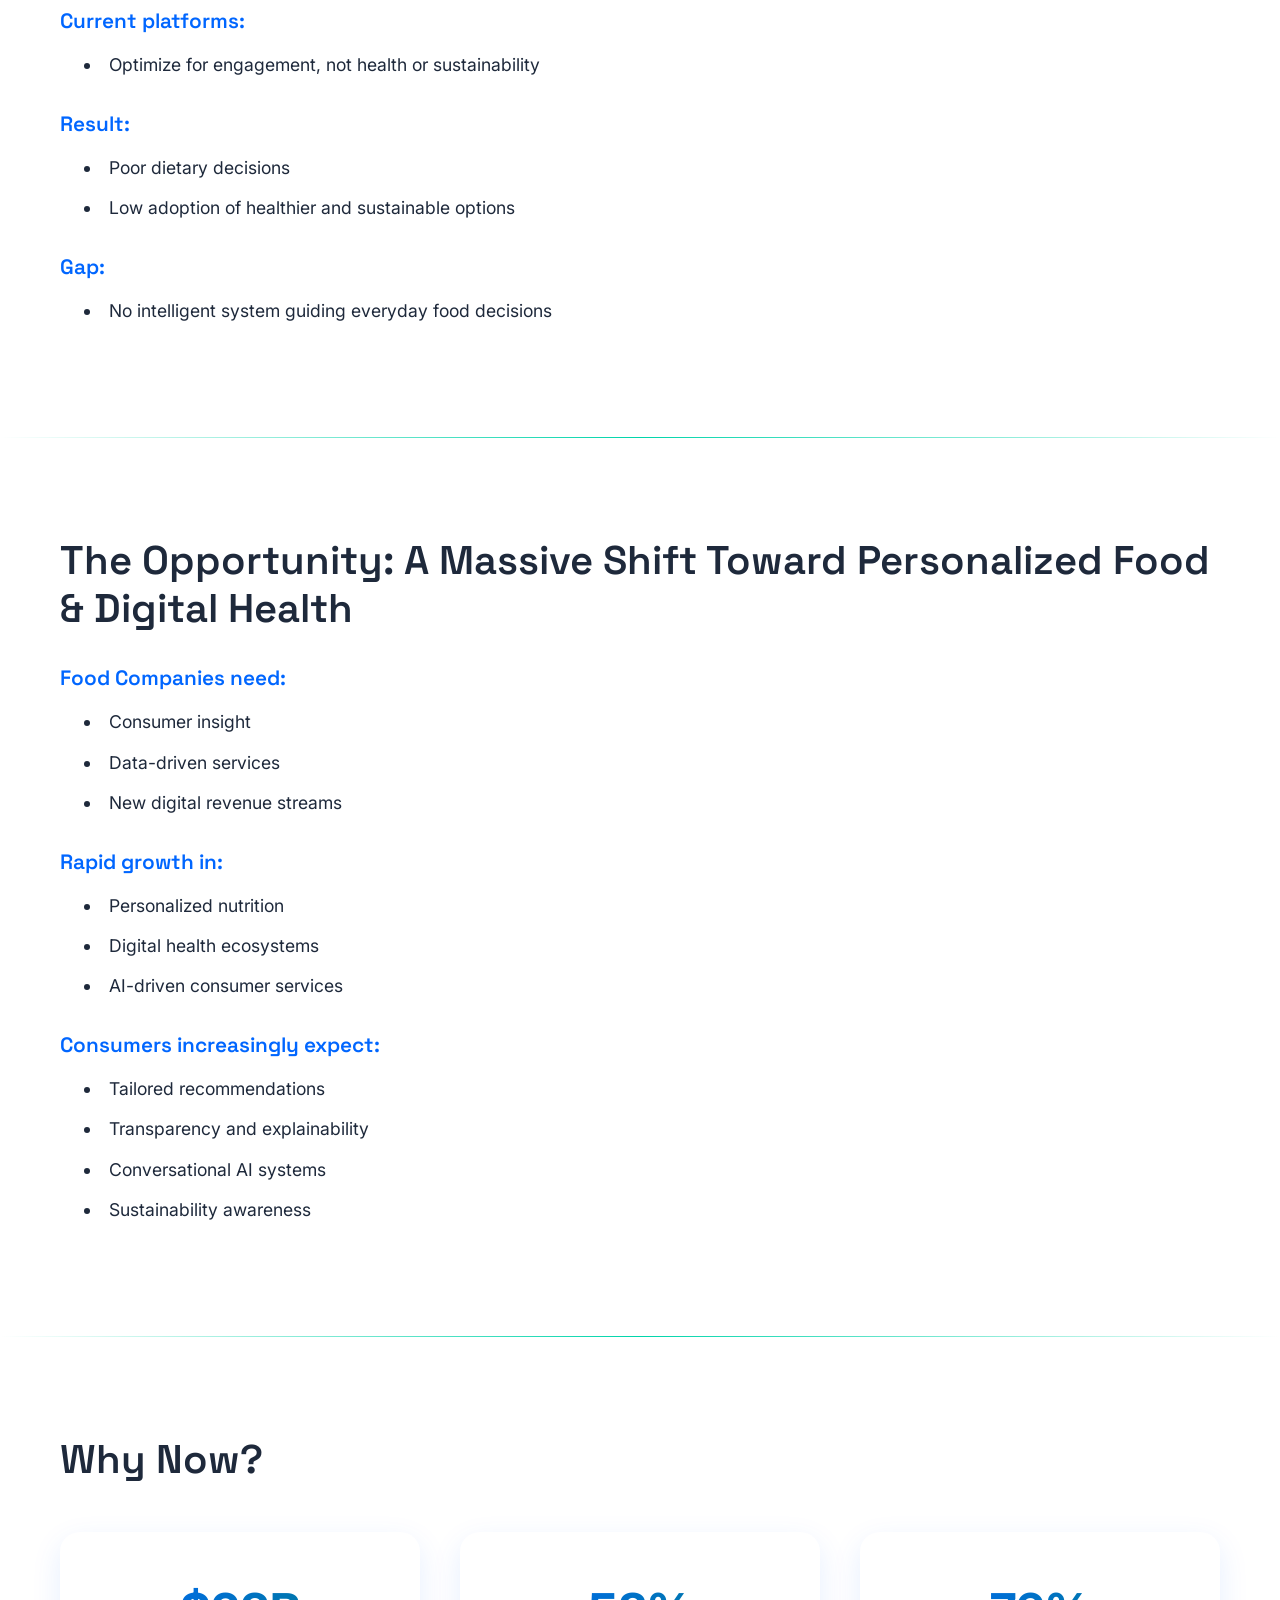
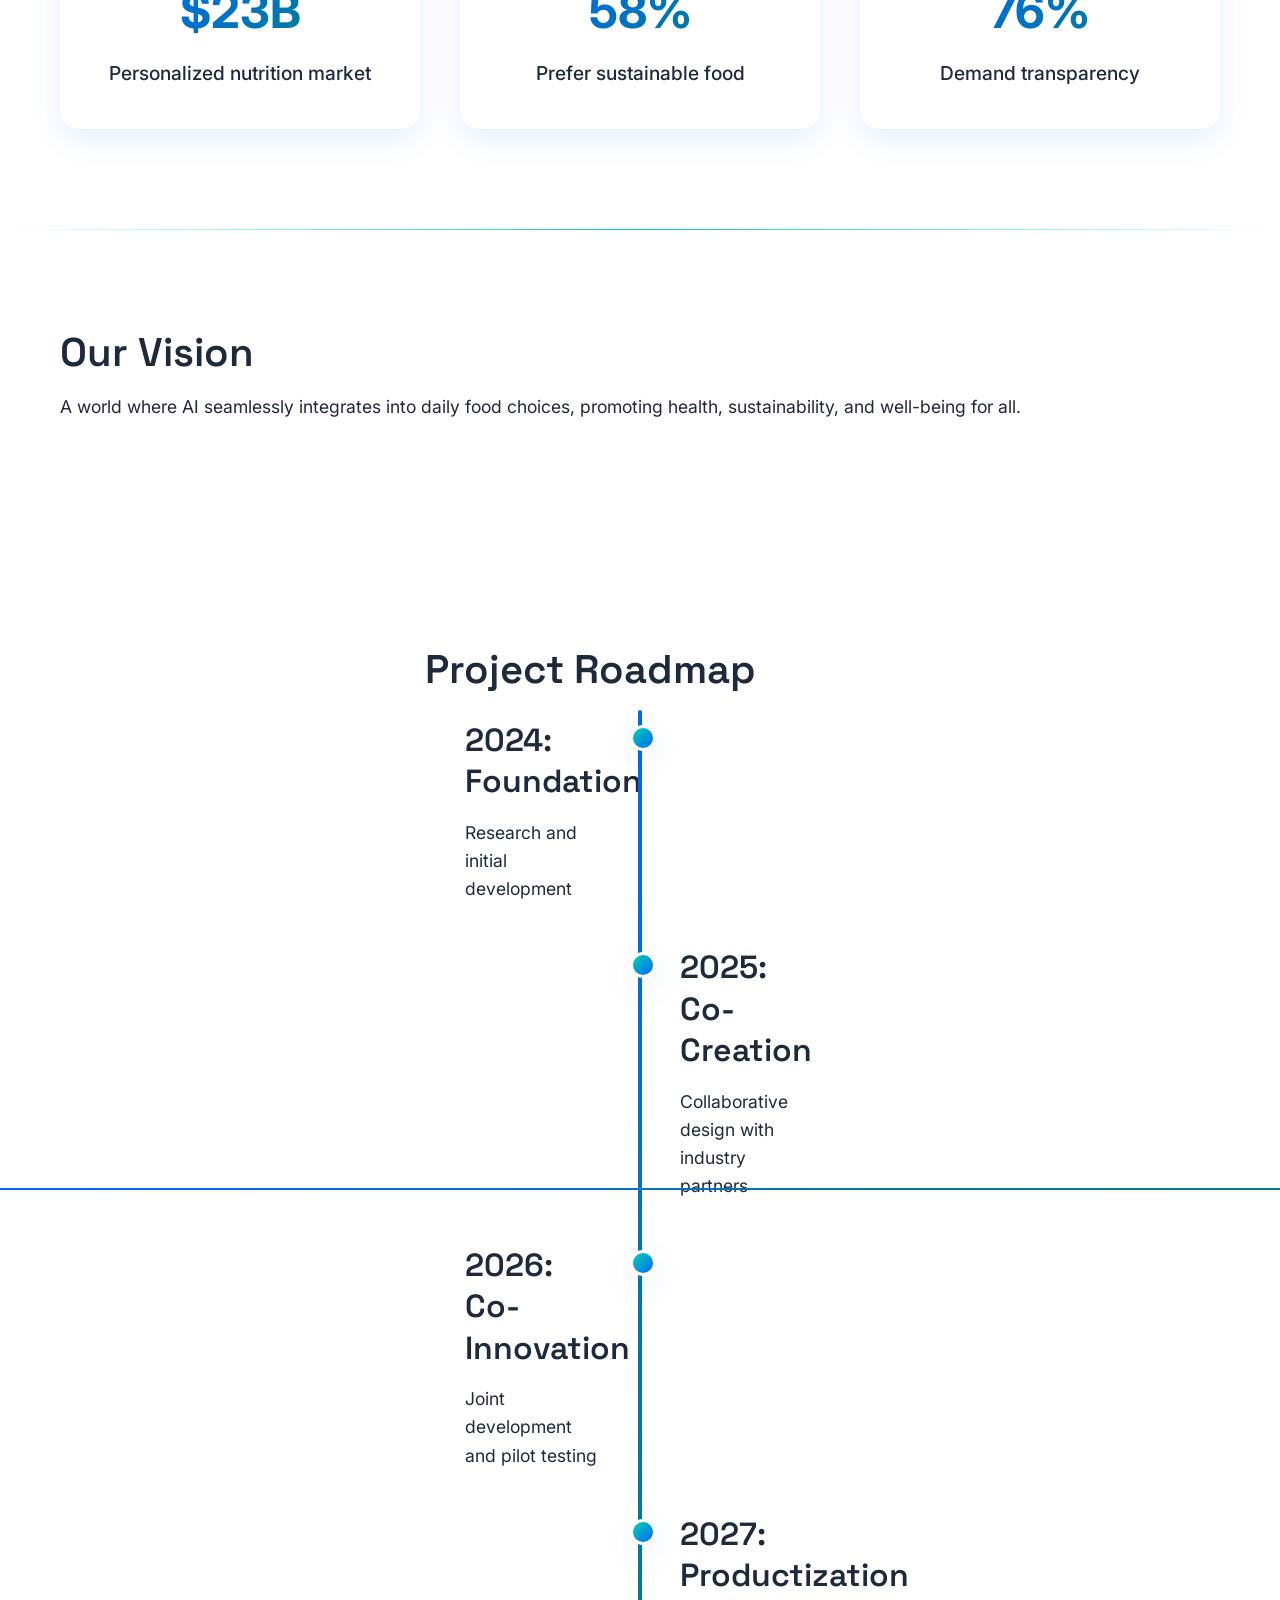
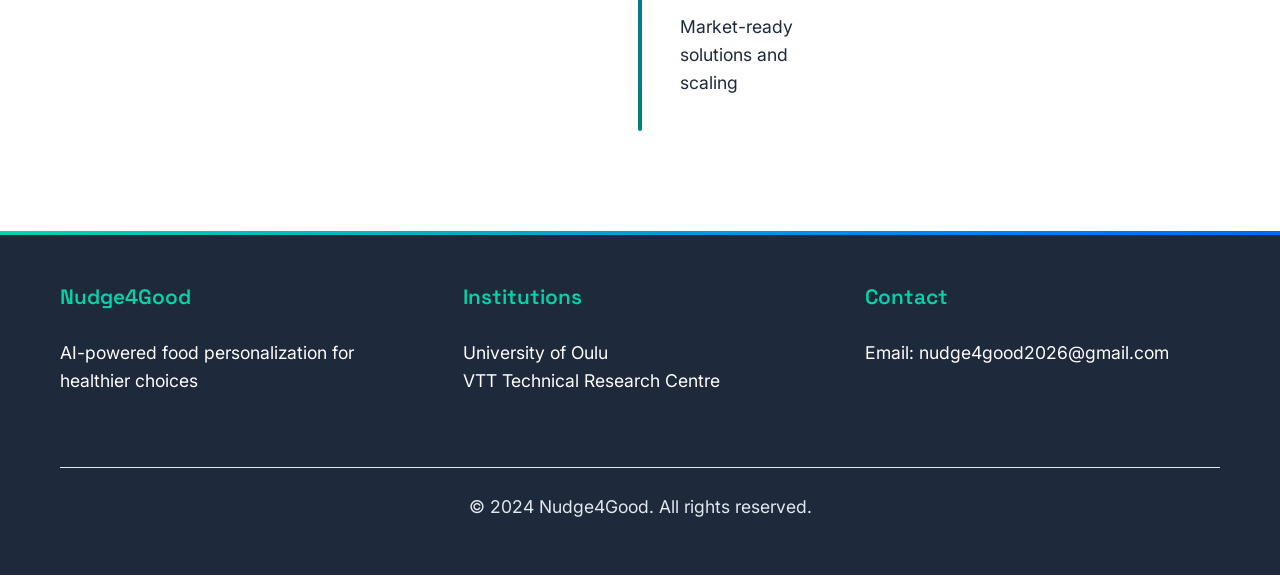
==== commit 01f808cf: "Commit all current website content updates" ====
--- a/about.html
+++ b/about.html
@@ -171,7 +171,7 @@
                 </div>
                 <div class="footer-section">
                     <h4>Contact</h4>
-                    <p>Email: info@nudge4good.fi</p>
+                    <p>Email: nudge4good2026@gmail.com</p>
                 </div>
             </div>
             <div class="footer-bottom">
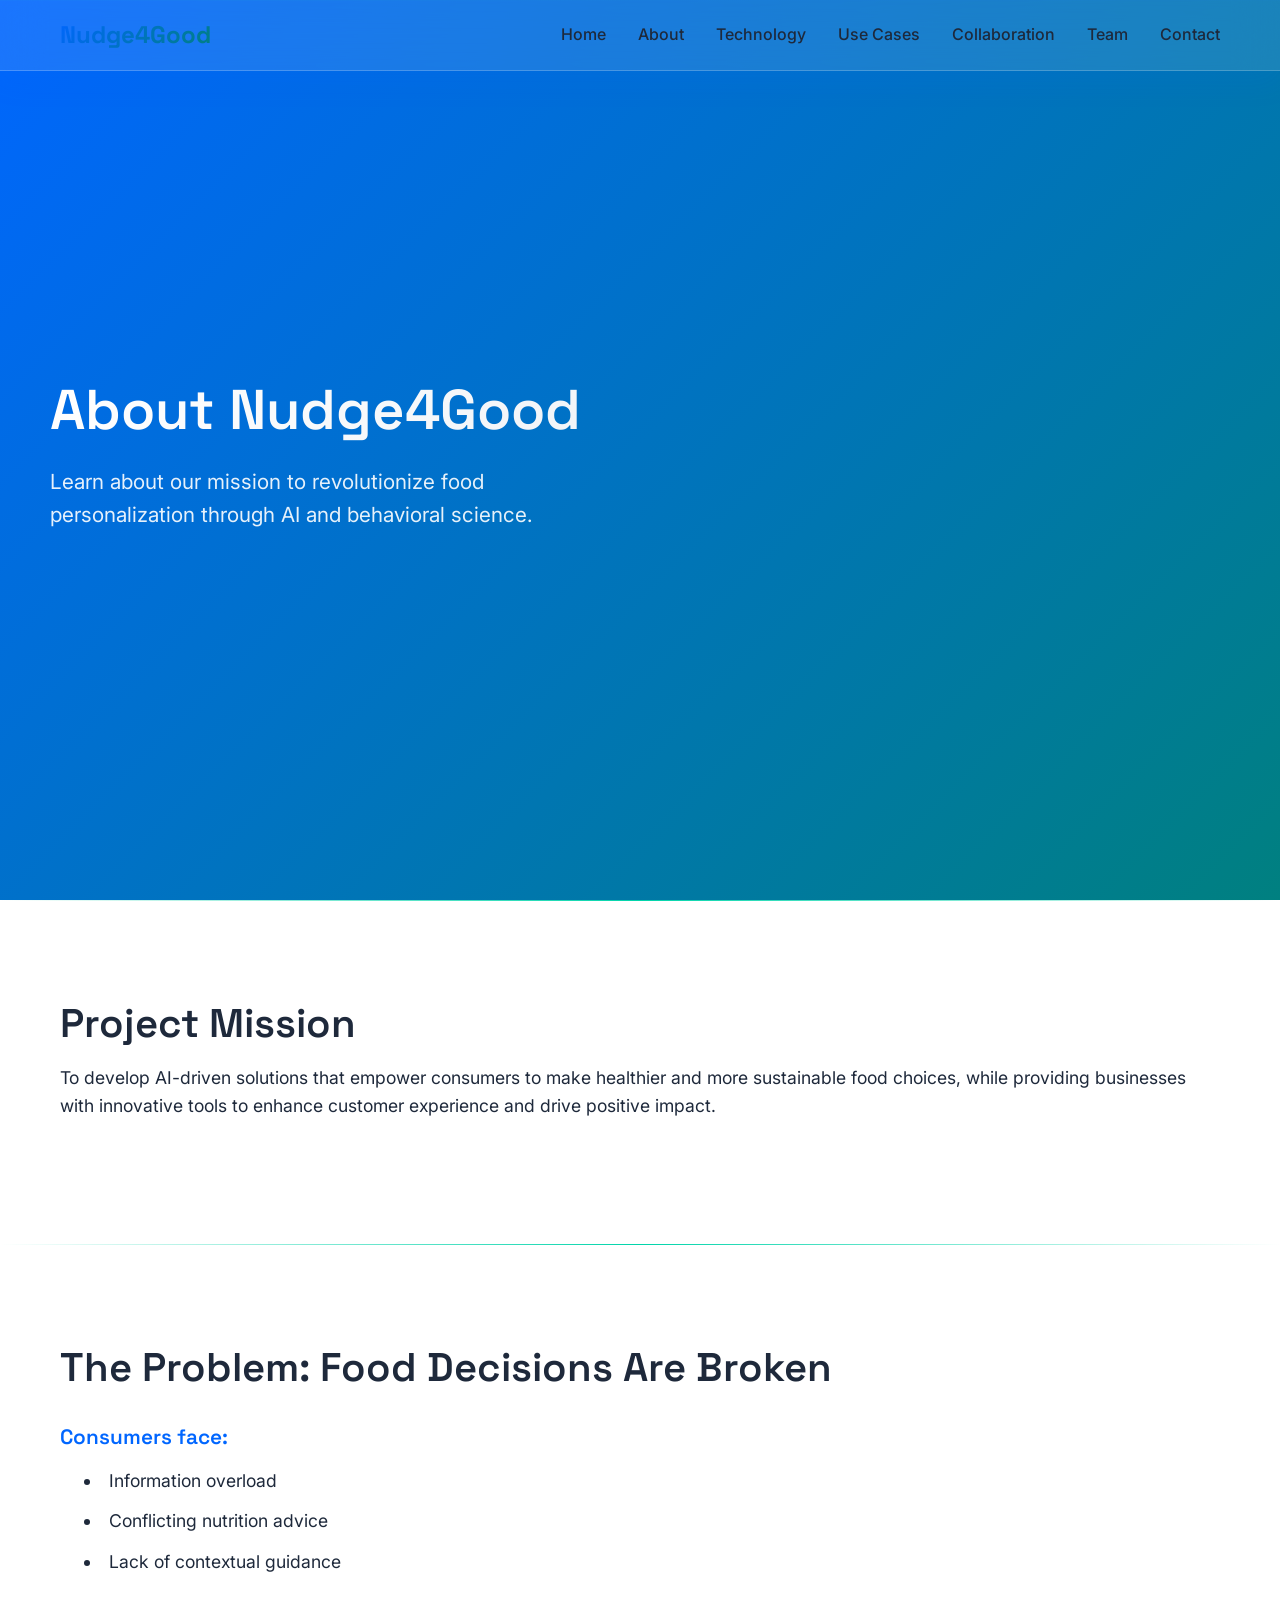
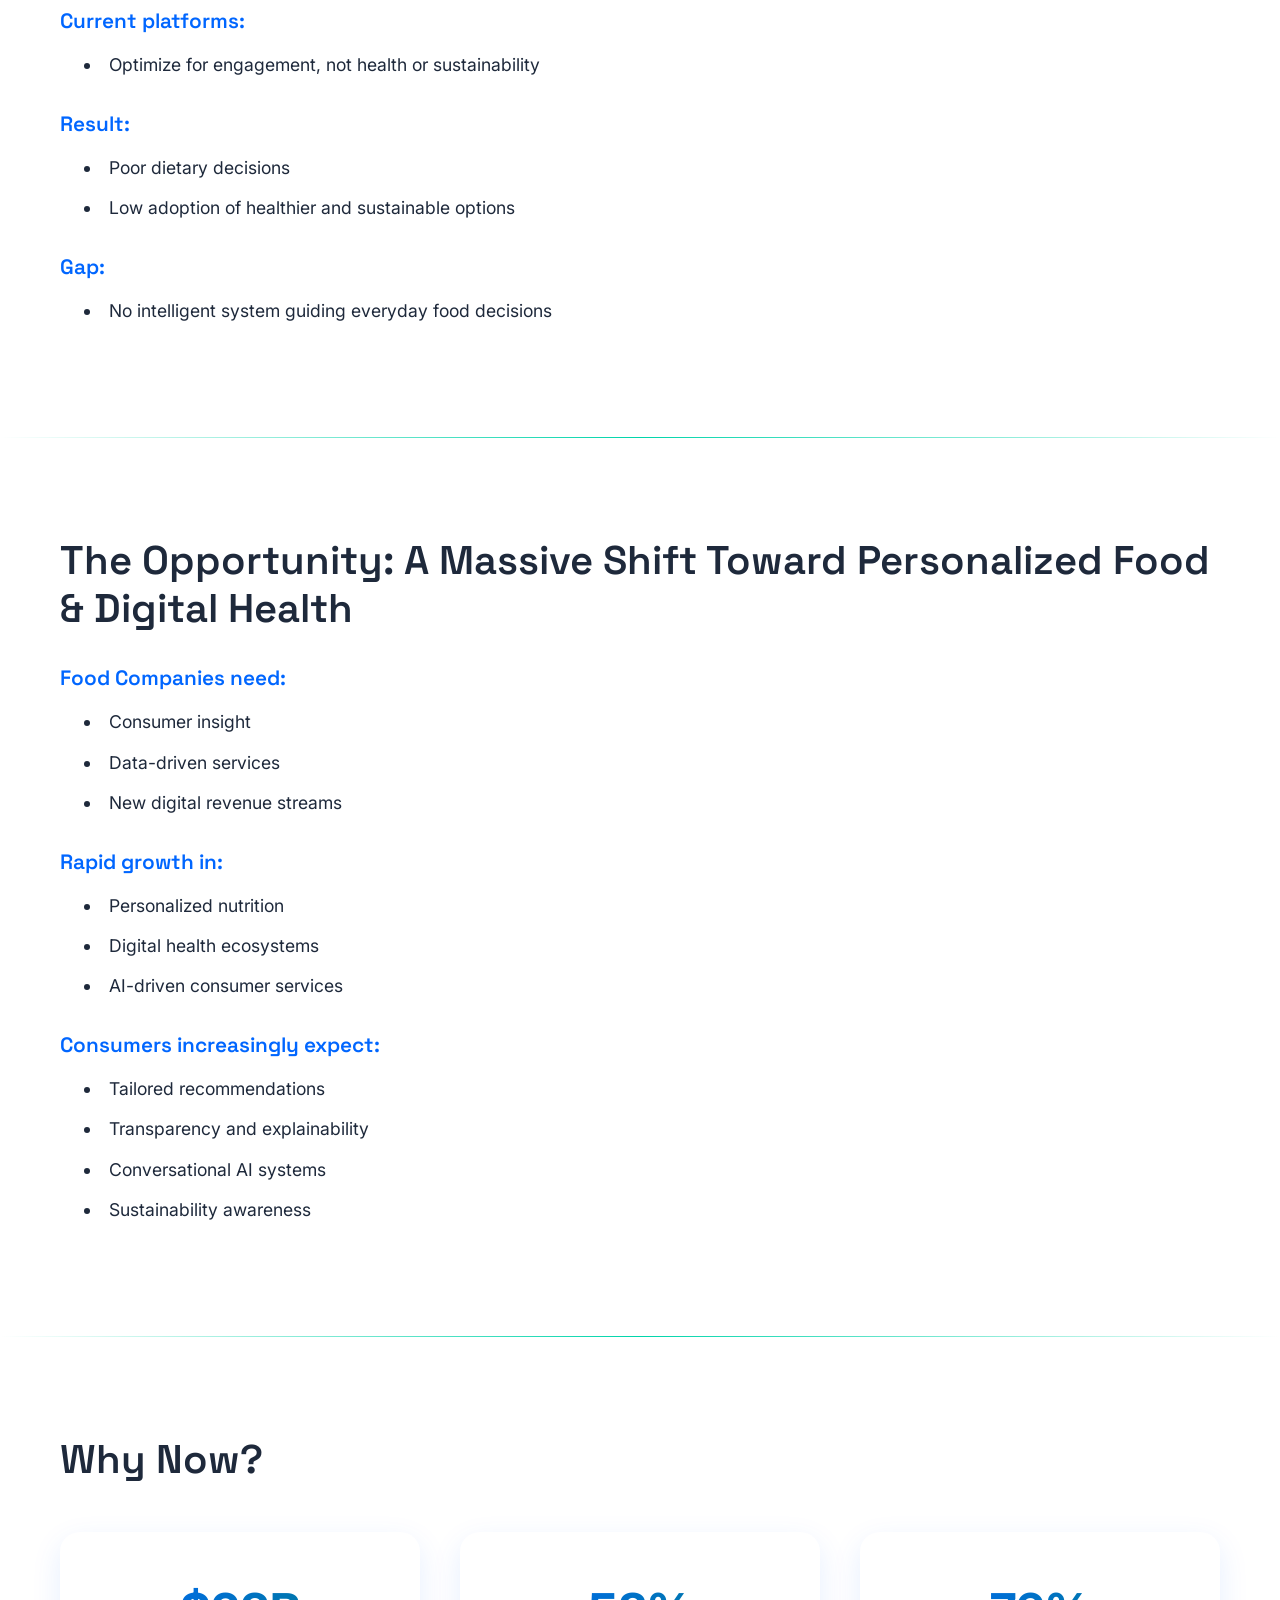
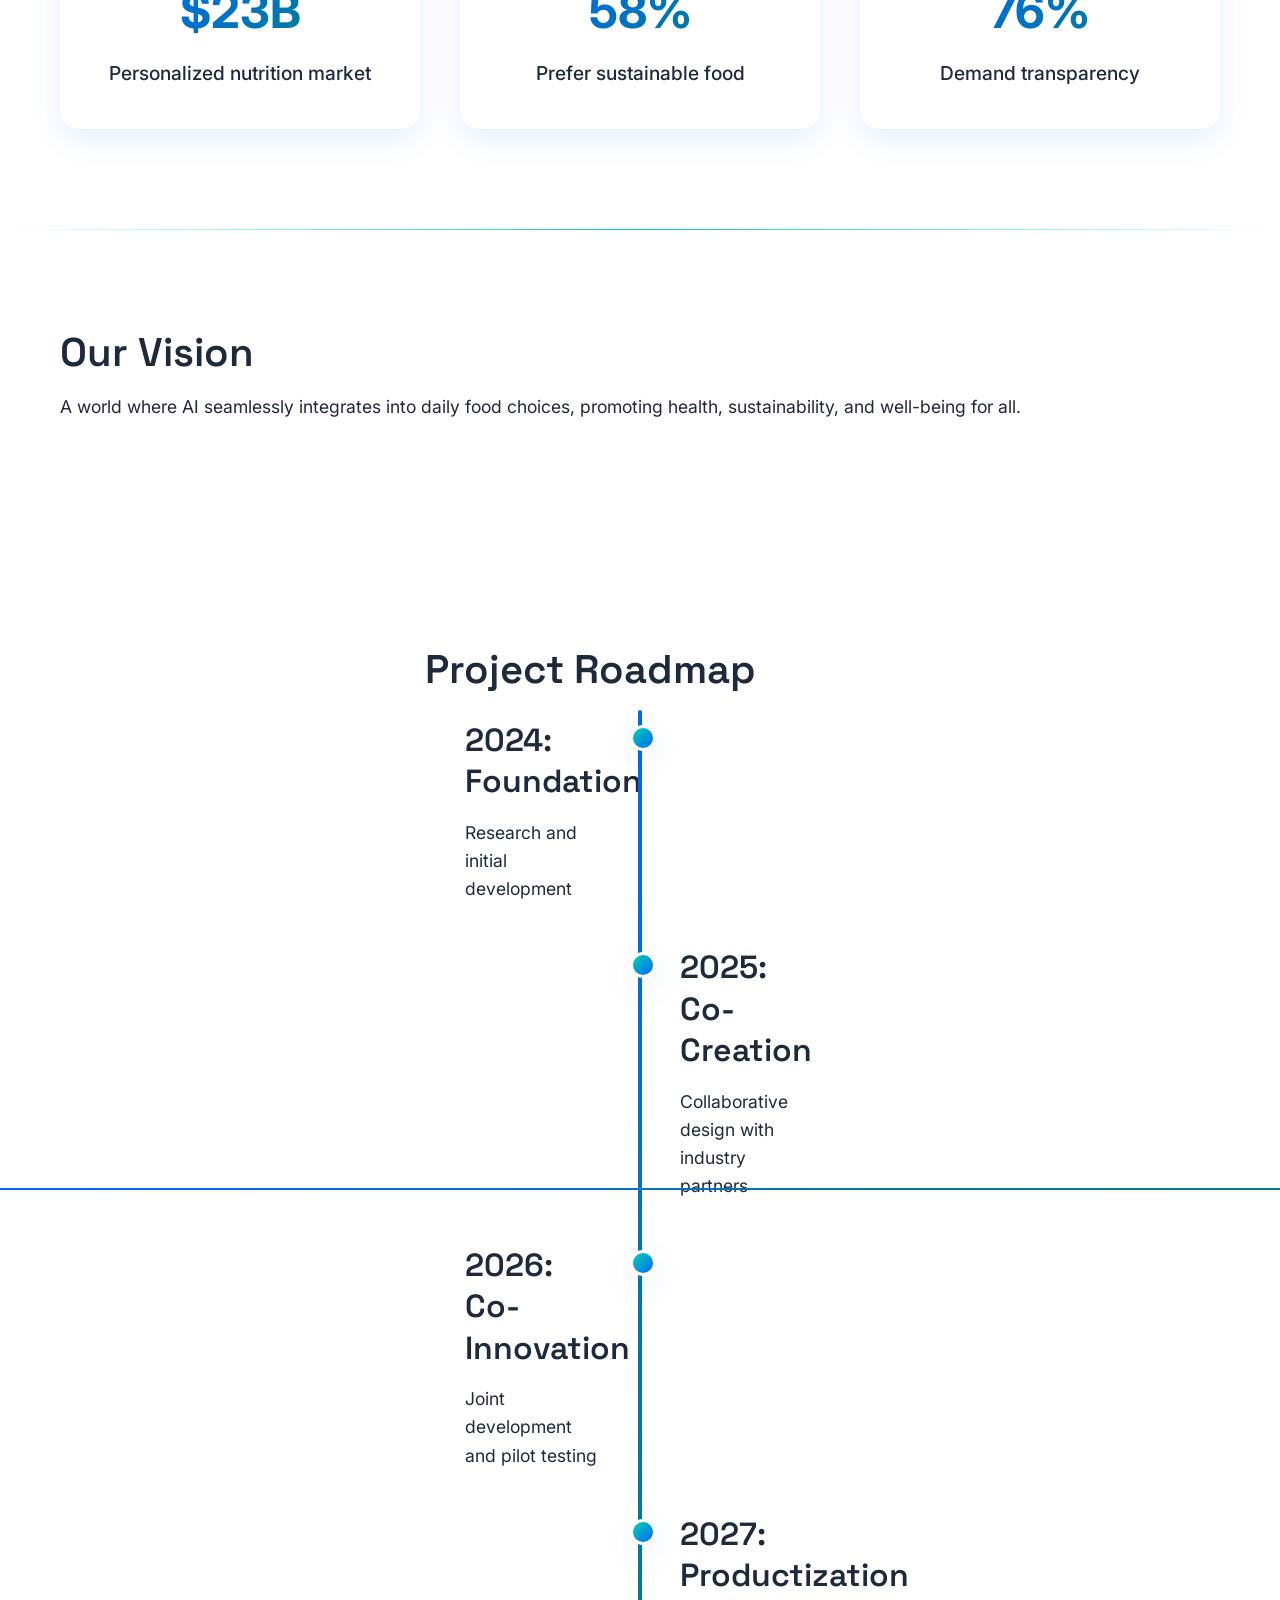
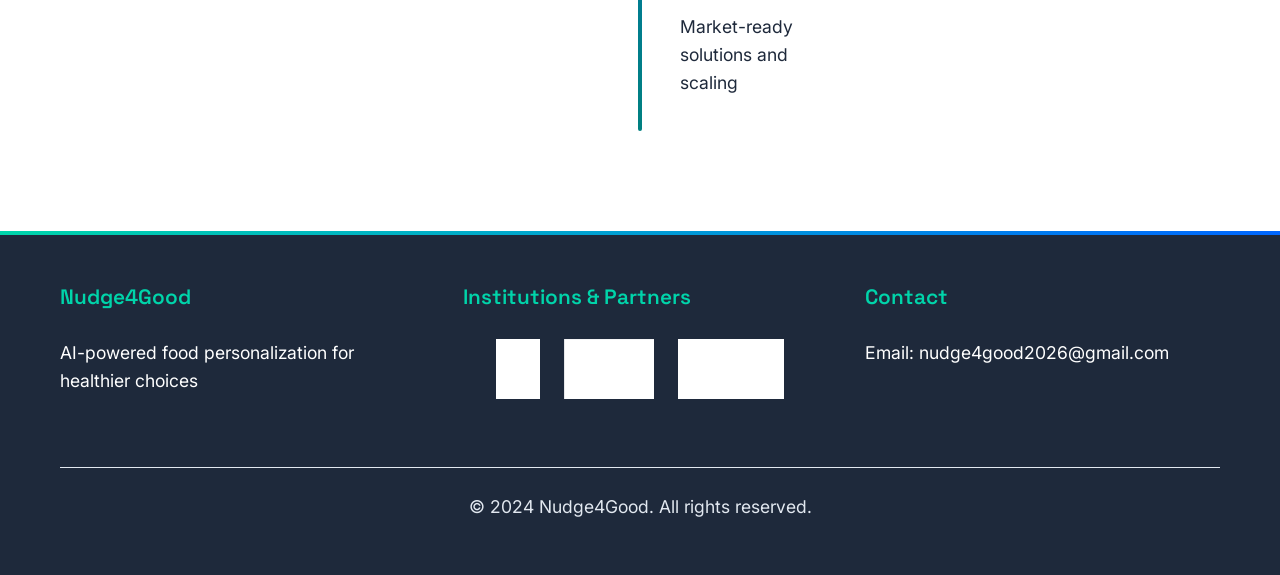
==== commit 965675d4: "Add institution and Business Finland logos to all pages" ====
--- a/about.html
+++ b/about.html
@@ -166,8 +166,12 @@
                     <p>AI-powered food personalization for healthier choices</p>
                 </div>
                 <div class="footer-section">
-                    <h4>Institutions</h4>
-                    <p>University of Oulu<br>VTT Technical Research Centre</p>
+                    <h4>Institutions & Partners</h4>
+                    <div class="logos-container">
+                        <img src="assets/images/OuluLogo.png" alt="University of Oulu" class="logo-img">
+                        <img src="assets/images/VTTLogo.png" alt="VTT Technical Research Centre" class="logo-img">
+                        <img src="assets/images/BusinessFinlandLogo.jpg" alt="Business Finland" class="logo-img">
+                    </div>
                 </div>
                 <div class="footer-section">
                     <h4>Contact</h4>
--- a/css/style.css
+++ b/css/style.css
@@ -795,6 +795,29 @@
     color: var(--neutral);
 }
 
+/* Logos Section */
+.logos-container {
+    display: flex;
+    flex-wrap: wrap;
+    gap: 1.5rem;
+    align-items: center;
+    justify-content: center;
+    margin-top: 1rem;
+}
+
+.logo-img {
+    height: 60px;
+    width: auto;
+    max-width: 150px;
+    object-fit: contain;
+    filter: brightness(0) invert(1);
+    transition: transform 0.3s ease;
+}
+
+.logo-img:hover {
+    transform: scale(1.05);
+}
+
 /* Responsive */
 @media (max-width: 768px) {
     .nav-menu {
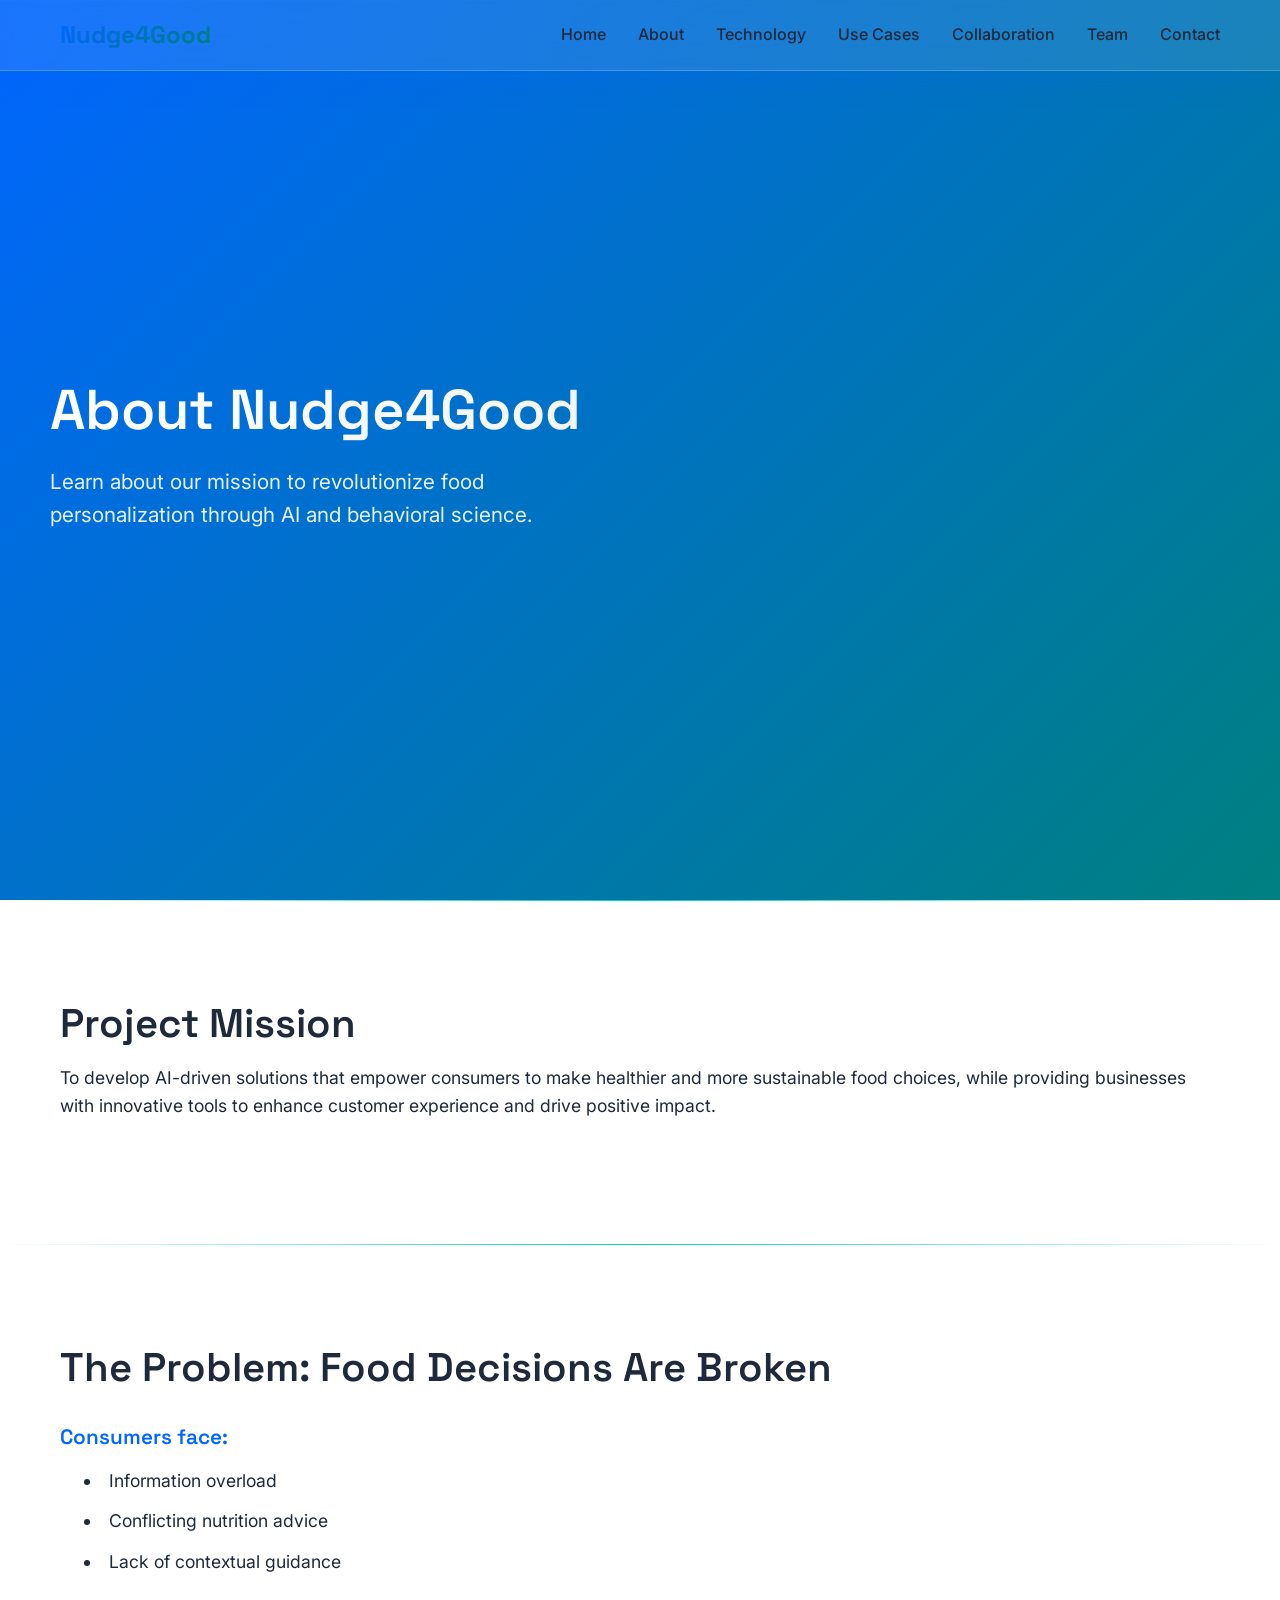
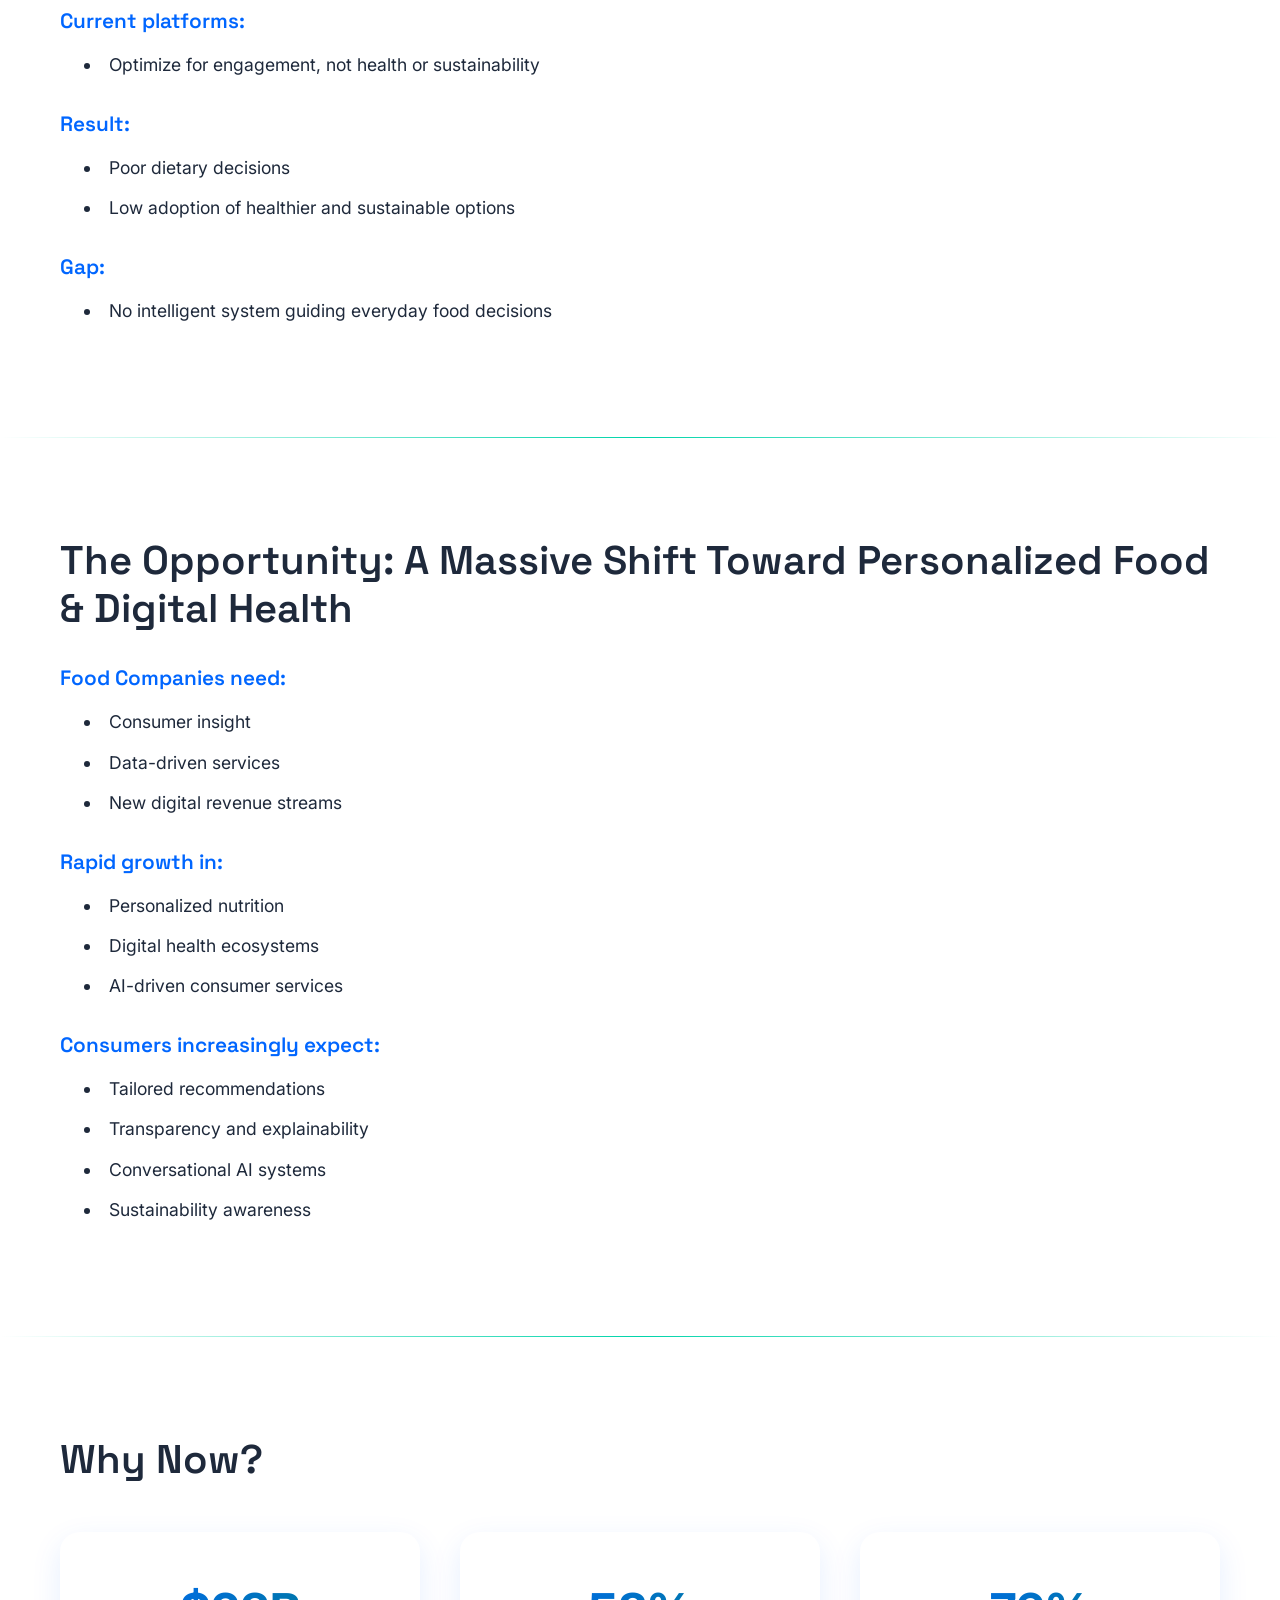
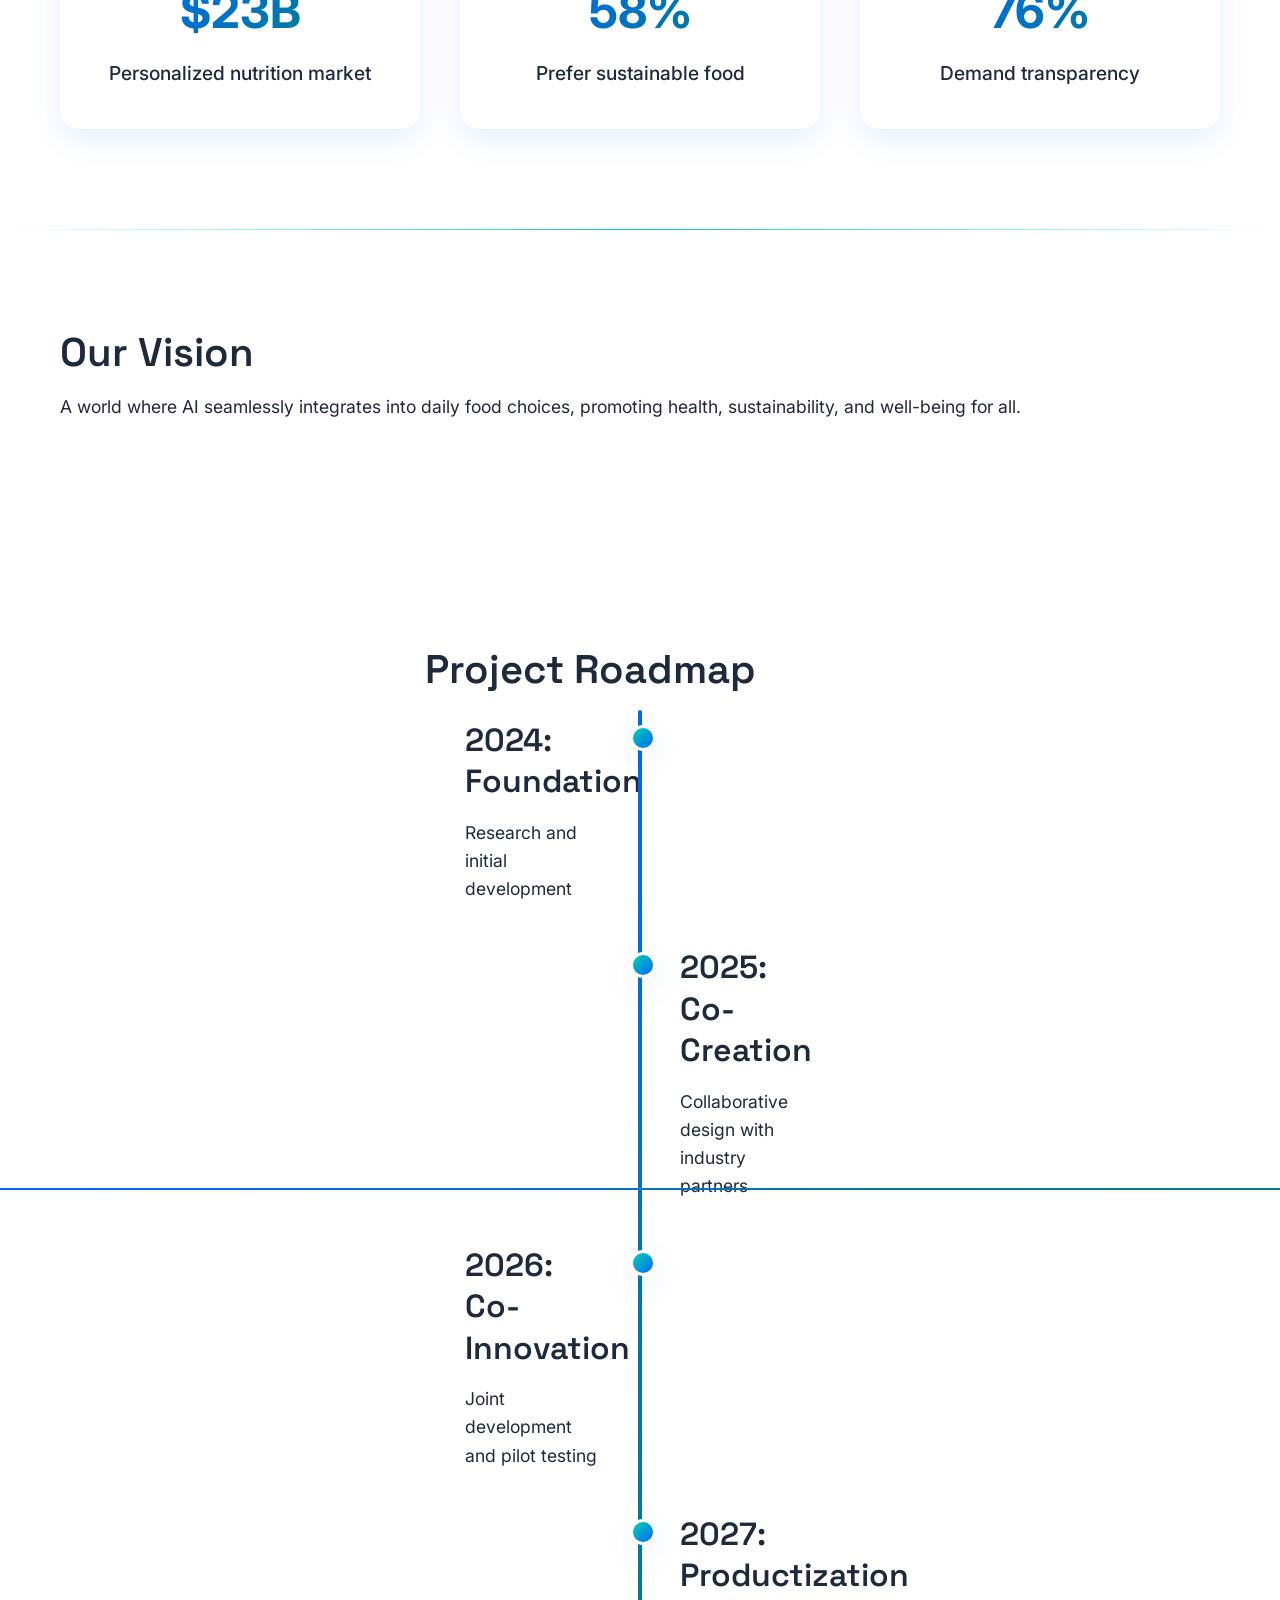
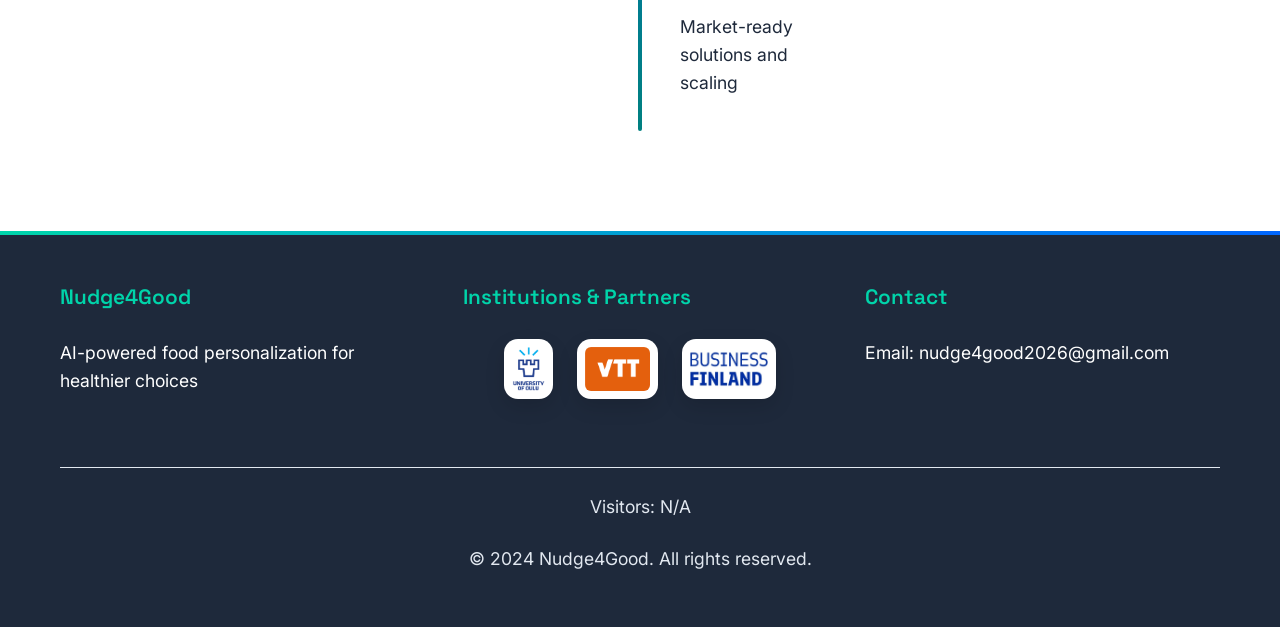
==== commit b1f2cf78: "Add visitor hit counter to footer across all pages" ====
--- a/about.html
+++ b/about.html
@@ -179,6 +179,7 @@
                 </div>
             </div>
             <div class="footer-bottom">
+                <p>Visitors: <span id="visitor-count">Loading...</span></p>
                 <p>&copy; 2024 Nudge4Good. All rights reserved.</p>
             </div>
         </div>
--- a/css/style.css
+++ b/css/style.css
@@ -379,6 +379,10 @@
     gap: 2.5rem;
 }
 
+.team .grid {
+    grid-template-columns: repeat(auto-fit, minmax(250px, 1fr));
+}
+
 /* Cards */
 .card, .feature-card, .benefit-card, .collab-card, .benefit-item, .case-card, .team-card, .contact-item, .point {
     background: var(--glass-bg);
@@ -810,12 +814,17 @@
     width: auto;
     max-width: 150px;
     object-fit: contain;
-    filter: brightness(0) invert(1);
-    transition: transform 0.3s ease;
+    filter: none;
+    background: white;
+    padding: 0.5rem;
+    border-radius: 14px;
+    box-shadow: 0 8px 20px rgba(0, 0, 0, 0.12);
+    transition: transform 0.3s ease, box-shadow 0.3s ease;
 }
 
 .logo-img:hover {
     transform: scale(1.05);
+    box-shadow: 0 12px 26px rgba(0, 0, 0, 0.18);
 }
 
 /* Responsive */
